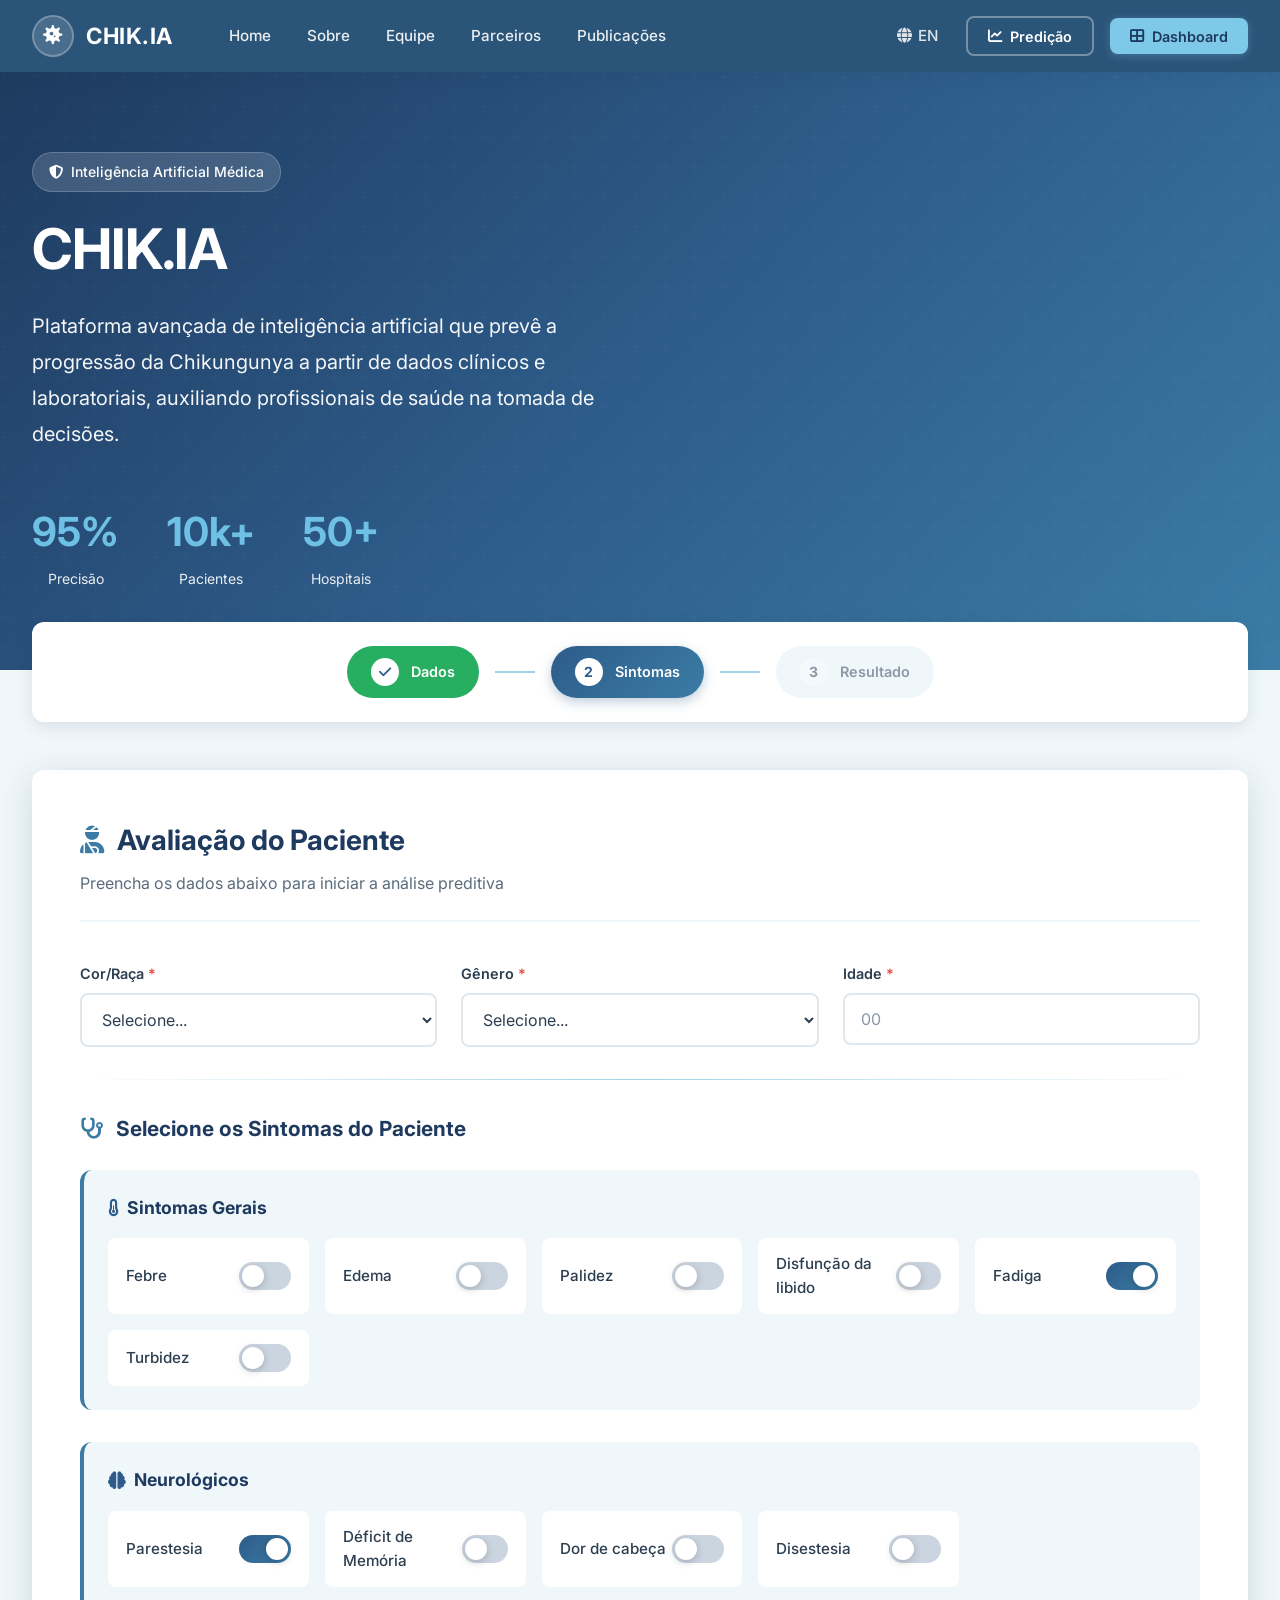
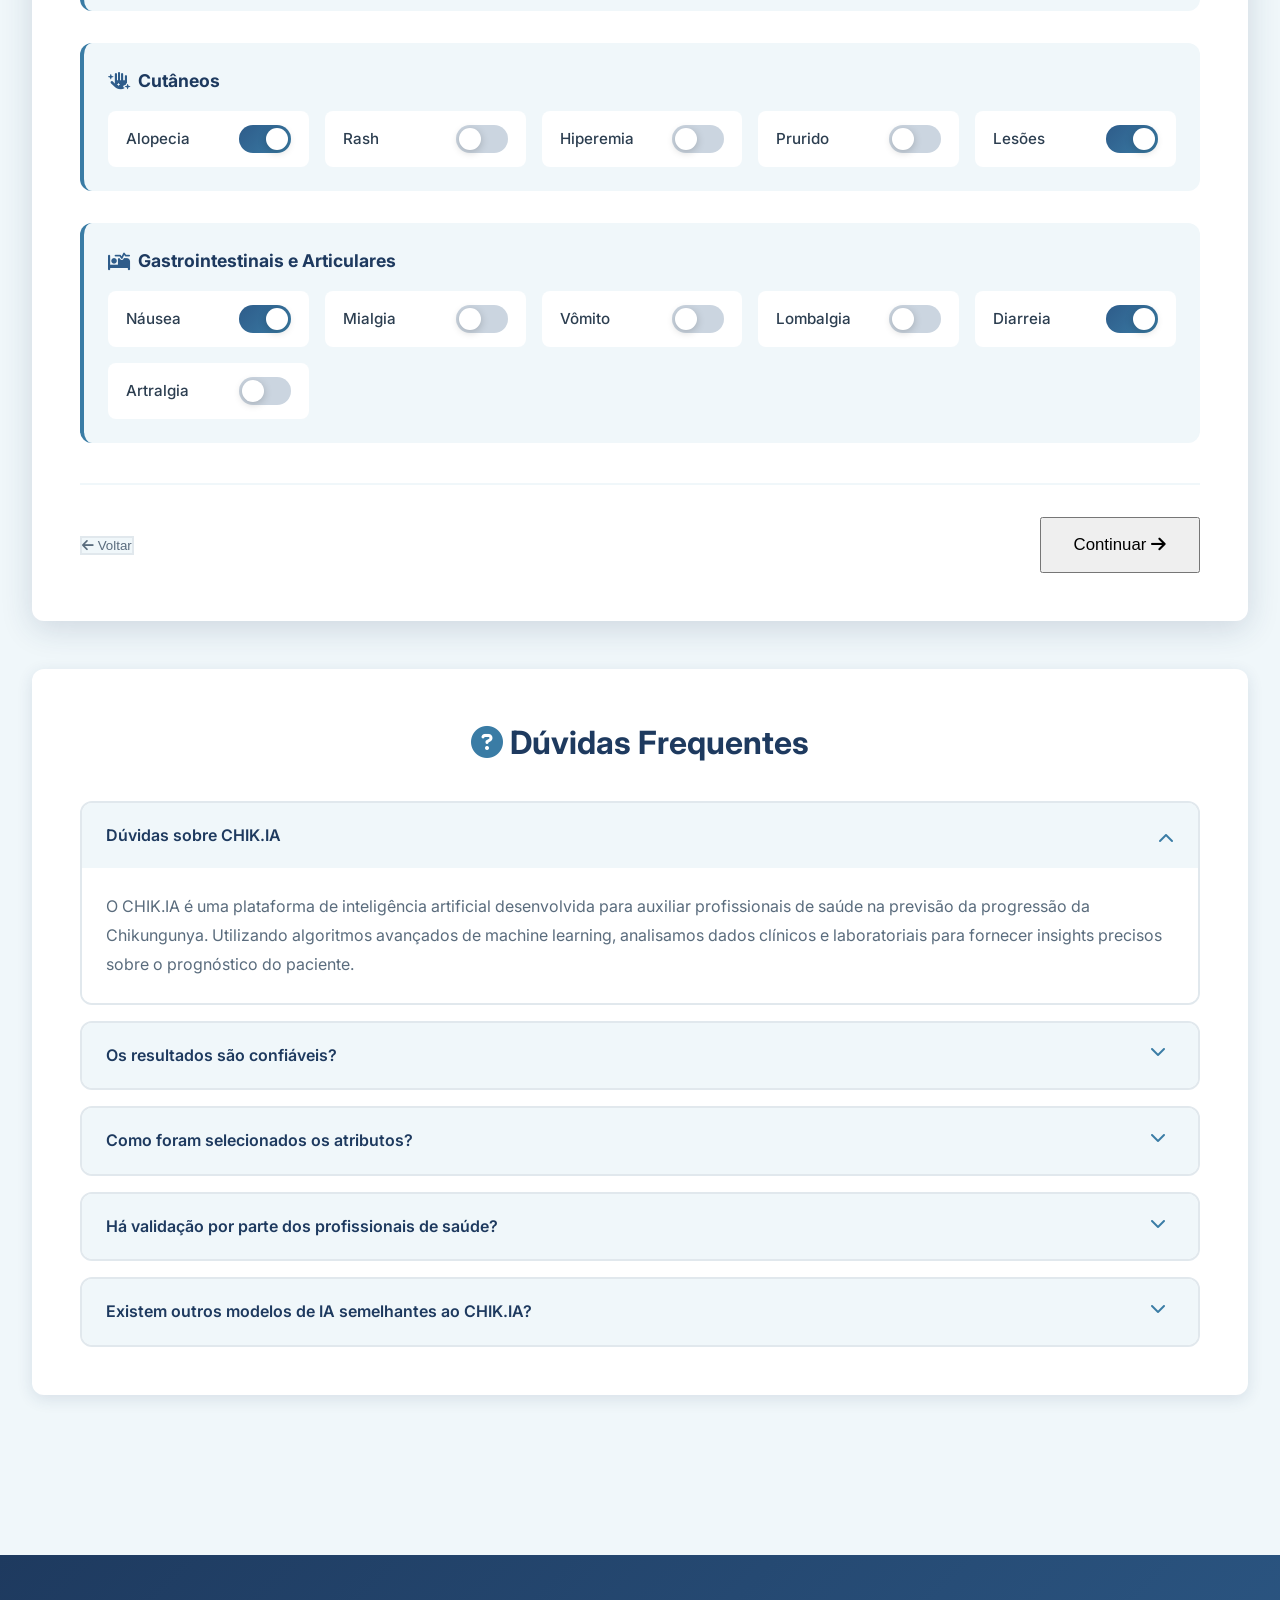
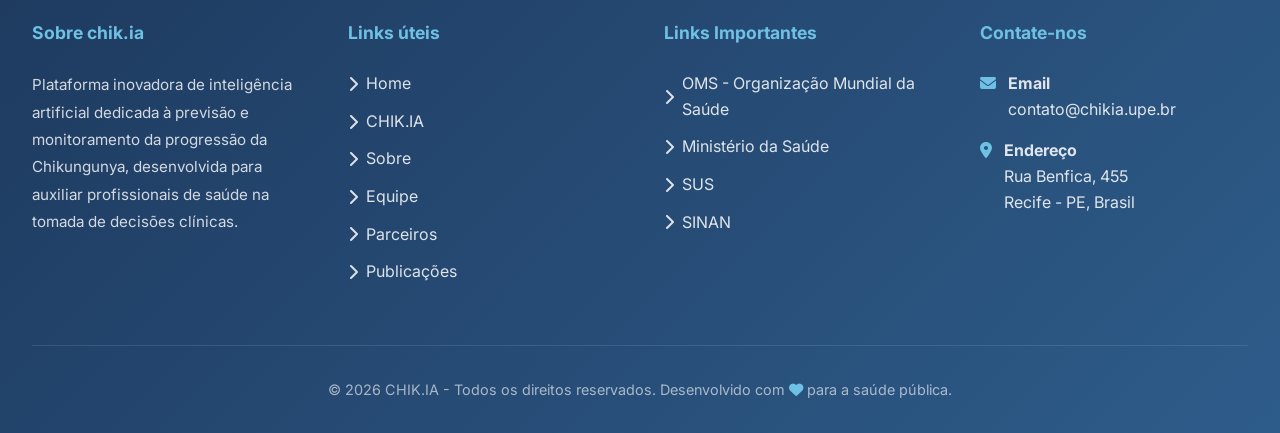
==== HTML/predict_data_1.html @ 8cfb4d05 "Ajustando arquivos" ====
<!DOCTYPE html>
<html lang="pt-BR">
<head>
    <meta charset="UTF-8">
    <meta name="viewport" content="width=device-width, initial-scale=1.0">
    <title>CHIK.IA - Inteligência Artificial para Chikungunya</title>
    <link href="https://fonts.googleapis.com/css2?family=Inter:wght@300;400;500;600;700&display=swap" rel="stylesheet">
    <link rel="stylesheet" href="https://cdnjs.cloudflare.com/ajax/libs/font-awesome/6.4.0/css/all.min.css">
    <link rel="stylesheet" href="../CSS/predict_data1.css">
</head>
<body>
    <!-- Navigation -->
    <nav class="navbar">
        <div class="nav-left">
            <a href="#" class="logo">
                <div class="logo-icon">
                    <i class="fas fa-virus"></i>
                </div>
                CHIK.IA
            </a>
            <ul class="nav-links">
                <li><a href="#">Home</a></li>
                <li><a href="#">Sobre</a></li>
                <li><a href="#">Equipe</a></li>
                <li><a href="#">Parceiros</a></li>
                <li><a href="#">Publicações</a></li>
            </ul>
        </div>
        <div class="nav-right">
            <a href="#" class="nav-lang">
                <i class="fas fa-globe"></i> EN
            </a>
            <button class="btn-nav btn-prediction">
                <i class="fas fa-chart-line"></i> Predição
            </button>
            <button class="btn-nav btn-dashboard">
                <i class="fas fa-th-large"></i> Dashboard
            </button>
        </div>
    </nav>
    <!-- Hero Section -->
    <section class="hero">
        <div class="hero-container">
            <div class="hero-content">
                <div class="hero-badge">
                    <i class="fas fa-shield-alt"></i>
                    Inteligência Artificial Médica
                </div>
                <h1>CHIK.IA</h1>
                <p class="hero-description">
                    Plataforma avançada de inteligência artificial que prevê a progressão da Chikungunya 
                    a partir de dados clínicos e laboratoriais, auxiliando profissionais de saúde na 
                    tomada de decisões.
                </p>
                <div class="hero-stats">
                    <div class="stat-item">
                        <span class="stat-number">95%</span>
                        <div class="stat-label">Precisão</div>
                    </div>
                    <div class="stat-item">
                        <span class="stat-number">10k+</span>
                        <div class="stat-label">Pacientes</div>
                    </div>
                    <div class="stat-item">
                        <span class="stat-number">50+</span>
                        <div class="stat-label">Hospitais</div>
                    </div>
                </div>
            </div>
        </div>
    </section>

    <!-- Main Content -->
    <div class="main-container">
        <!-- Progress Steps -->
        <div class="progress-steps">
            <div class="step completed">
                <span class="step-number"><i class="fas fa-check"></i></span>
                <span>Dados</span>
            </div>
            <div class="step-connector"></div>
            <div class="step active">
                <span class="step-number">2</span>
                <span>Sintomas</span>
            </div>
            <div class="step-connector"></div>
            <div class="step">
                <span class="step-number">3</span>
                <span>Resultado</span>
            </div>
        </div>

        <!-- Form Card -->
        <div class="form-card">
            <div class="card-header">
                <h2 class="card-title">
                    <i class="fas fa-user-injured" style="color: var(--primary-light);"></i>
                    Avaliação do Paciente
                </h2>
                <p class="card-subtitle">Preencha os dados abaixo para iniciar a análise preditiva</p>
            </div>

            <form>
                <!-- Demographic Data -->
                <div class="form-grid">
                    <div class="form-group">
                        <label class="form-label">
                            Cor/Raça
                            <span class="required">*</span>
                        </label>
                        <select class="form-select" required>
                            <option value="">Selecione...</option>
                            <option value="branca">Branca</option>
                            <option value="parda">Parda</option>
                            <option value="preta">Preta</option>
                            <option value="amarela">Amarela</option>
                            <option value="indigena">Indígena</option>
                        </select>
                    </div>

                    <div class="form-group">
                        <label class="form-label">
                            Gênero
                            <span class="required">*</span>
                        </label>
                        <select class="form-select" required>
                            <option value="">Selecione...</option>
                            <option value="feminino">Feminino</option>
                            <option value="masculino">Masculino</option>
                            <option value="outro">Outro</option>
                        </select>
                    </div>

                    <div class="form-group">
                        <label class="form-label">
                            Idade
                            <span class="required">*</span>
                        </label>
                        <input type="number" class="form-input" placeholder="00" min="0" max="120" required>
                    </div>
                </div>

                <div class="section-divider"></div>

                <!-- Symptoms Section -->
                <div class="symptoms-section">
                    <h3 style="font-size: 1.3rem; color: var(--primary-dark); margin-bottom: 1.5rem; font-weight: 700;">
                        <i class="fas fa-stethoscope" style="color: var(--primary-light); margin-right: 0.5rem;"></i>
                        Selecione os Sintomas do Paciente
                    </h3>

                    <!-- General Symptoms -->
                    <div class="symptoms-category">
                        <div class="category-title">
                            <i class="fas fa-thermometer-half" style="color: var(--primary-medium);"></i>
                            Sintomas Gerais
                        </div>
                        <div class="symptoms-grid">
                            <div class="toggle-switch" onclick="toggleSwitch(this)">
                                <span class="toggle-label">Febre</span>
                                <div class="toggle">
                                    <div class="toggle-slider"></div>
                                </div>
                            </div>
                            <div class="toggle-switch" onclick="toggleSwitch(this)">
                                <span class="toggle-label">Edema</span>
                                <div class="toggle">
                                    <div class="toggle-slider"></div>
                                </div>
                            </div>
                            <div class="toggle-switch" onclick="toggleSwitch(this)">
                                <span class="toggle-label">Palidez</span>
                                <div class="toggle">
                                    <div class="toggle-slider"></div>
                                </div>
                            </div>
                            <div class="toggle-switch" onclick="toggleSwitch(this)">
                                <span class="toggle-label">Disfunção da libido</span>
                                <div class="toggle">
                                    <div class="toggle-slider"></div>
                                </div>
                            </div>
                            <div class="toggle-switch" onclick="toggleSwitch(this)">
                                <span class="toggle-label">Fadiga</span>
                                <div class="toggle active">
                                    <div class="toggle-slider"></div>
                                </div>
                            </div>
                            <div class="toggle-switch" onclick="toggleSwitch(this)">
                                <span class="toggle-label">Turbidez</span>
                                <div class="toggle">
                                    <div class="toggle-slider"></div>
                                </div>
                            </div>
                        </div>
                    </div>

                    <!-- Neurological Symptoms -->
                    <div class="symptoms-category">
                        <div class="category-title">
                            <i class="fas fa-brain" style="color: var(--primary-medium);"></i>
                            Neurológicos
                        </div>
                        <div class="symptoms-grid">
                            <div class="toggle-switch" onclick="toggleSwitch(this)">
                                <span class="toggle-label">Parestesia</span>
                                <div class="toggle active">
                                    <div class="toggle-slider"></div>
                                </div>
                            </div>
                            <div class="toggle-switch" onclick="toggleSwitch(this)">
                                <span class="toggle-label">Déficit de Memória</span>
                                <div class="toggle">
                                    <div class="toggle-slider"></div>
                                </div>
                            </div>
                            <div class="toggle-switch" onclick="toggleSwitch(this)">
                                <span class="toggle-label">Dor de cabeça</span>
                                <div class="toggle">
                                    <div class="toggle-slider"></div>
                                </div>
                            </div>
                            <div class="toggle-switch" onclick="toggleSwitch(this)">
                                <span class="toggle-label">Disestesia</span>
                                <div class="toggle">
                                    <div class="toggle-slider"></div>
                                </div>
                            </div>
                        </div>
                    </div>

                    <!-- Skin Symptoms -->
                    <div class="symptoms-category">
                        <div class="category-title">
                            <i class="fas fa-hand-sparkles" style="color: var(--primary-medium);"></i>
                            Cutâneos
                        </div>
                        <div class="symptoms-grid">
                            <div class="toggle-switch" onclick="toggleSwitch(this)">
                                <span class="toggle-label">Alopecia</span>
                                <div class="toggle active">
                                    <div class="toggle-slider"></div>
                                </div>
                            </div>
                            <div class="toggle-switch" onclick="toggleSwitch(this)">
                                <span class="toggle-label">Rash</span>
                                <div class="toggle">
                                    <div class="toggle-slider"></div>
                                </div>
                            </div>
                            <div class="toggle-switch" onclick="toggleSwitch(this)">
                                <span class="toggle-label">Hiperemia</span>
                                <div class="toggle">
                                    <div class="toggle-slider"></div>
                                </div>
                            </div>
                            <div class="toggle-switch" onclick="toggleSwitch(this)">
                                <span class="toggle-label">Prurido</span>
                                <div class="toggle">
                                    <div class="toggle-slider"></div>
                                </div>
                            </div>
                            <div class="toggle-switch" onclick="toggleSwitch(this)">
                                <span class="toggle-label">Lesões</span>
                                <div class="toggle active">
                                    <div class="toggle-slider"></div>
                                </div>
                            </div>
                        </div>
                    </div>

                    <!-- Gastrointestinal and Muscular -->
                    <div class="symptoms-category">
                        <div class="category-title">
                            <i class="fas fa-procedures" style="color: var(--primary-medium);"></i>
                            Gastrointestinais e Articulares
                        </div>
                        <div class="symptoms-grid">
                            <div class="toggle-switch" onclick="toggleSwitch(this)">
                                <span class="toggle-label">Náusea</span>
                                <div class="toggle active">
                                    <div class="toggle-slider"></div>
                                </div>
                            </div>
                            <div class="toggle-switch" onclick="toggleSwitch(this)">
                                <span class="toggle-label">Mialgia</span>
                                <div class="toggle">
                                    <div class="toggle-slider"></div>
                                </div>
                            </div>
                            <div class="toggle-switch" onclick="toggleSwitch(this)">
                                <span class="toggle-label">Vômito</span>
                                <div class="toggle">
                                    <div class="toggle-slider"></div>
                                </div>
                            </div>
                            <div class="toggle-switch" onclick="toggleSwitch(this)">
                                <span class="toggle-label">Lombalgia</span>
                                <div class="toggle">
                                    <div class="toggle-slider"></div>
                                </div>
                            </div>
                            <div class="toggle-switch" onclick="toggleSwitch(this)">
                                <span class="toggle-label">Diarreia</span>
                                <div class="toggle active">
                                    <div class="toggle-slider"></div>
                                </div>
                            </div>
                            <div class="toggle-switch" onclick="toggleSwitch(this)">
                                <span class="toggle-label">Artralgia</span>
                                <div class="toggle">
                                    <div class="toggle-slider"></div>
                                </div>
                            </div>
                        </div>
                    </div>
                </div>

                <!-- Form Actions -->
                <div class="form-actions">
                    <button type="button" class="btn btn-secondary">
                        <i class="fas fa-arrow-left"></i>
                        Voltar
                    </button>
                    <button type="submit" class="btn btn-primary btn-large">
                        Continuar
                        <i class="fas fa-arrow-right"></i>
                    </button>
                </div>
            </form>
        </div>

        <!-- FAQ Section -->
        <div class="faq-section">
            <h2 class="faq-title">
                <i class="fas fa-question-circle" style="color: var(--primary-light);"></i>
                Dúvidas Frequentes
            </h2>
            
            <div class="faq-list">
                <div class="faq-item active">
                    <div class="faq-question" onclick="toggleFaq(this)">
                        <span>Dúvidas sobre CHIK.IA</span>
                        <i class="fas fa-chevron-down faq-icon"></i>
                    </div>
                    <div class="faq-answer">
                        O CHIK.IA é uma plataforma de inteligência artificial desenvolvida para auxiliar profissionais 
                        de saúde na previsão da progressão da Chikungunya. Utilizando algoritmos avançados de machine 
                        learning, analisamos dados clínicos e laboratoriais para fornecer insights precisos sobre o 
                        prognóstico do paciente.
                    </div>
                </div>

                <div class="faq-item">
                    <div class="faq-question" onclick="toggleFaq(this)">
                        <span>Os resultados são confiáveis?</span>
                        <i class="fas fa-chevron-down faq-icon"></i>
                    </div>
                    <div class="faq-answer">
                        Sim! Nosso modelo foi validado com mais de 10.000 casos clínicos e apresenta uma taxa de 
                        precisão de 95%. Todos os algoritmos foram desenvolvidos e revisados por especialistas em 
                        doenças infecciosas e ciência de dados.
                    </div>
                </div>

                <div class="faq-item">
                    <div class="faq-question" onclick="toggleFaq(this)">
                        <span>Como foram selecionados os atributos?</span>
                        <i class="fas fa-chevron-down faq-icon"></i>
                    </div>
                    <div class="faq-answer">
                        Os atributos foram selecionados através de revisão sistemática da literatura científica e 
                        validação com especialistas clínicos. Utilizamos técnicas de feature selection baseadas em 
                        importância estatística e relevância clínica.
                    </div>
                </div>

                <div class="faq-item">
                    <div class="faq-question" onclick="toggleFaq(this)">
                        <span>Há validação por parte dos profissionais de saúde?</span>
                        <i class="fas fa-chevron-down faq-icon"></i>
                    </div>
                    <div class="faq-answer">
                        Absolutamente. Nosso sistema foi desenvolvido em parceria com médicos infectologistas, 
                        reumatologistas e clínicos gerais de referência nacional. Cada etapa do desenvolvimento 
                        passou por rigorosa validação clínica.
                    </div>
                </div>

                <div class="faq-item">
                    <div class="faq-question" onclick="toggleFaq(this)">
                        <span>Existem outros modelos de IA semelhantes ao CHIK.IA?</span>
                        <i class="fas fa-chevron-down faq-icon"></i>
                    </div>
                    <div class="faq-answer">
                        Embora existam sistemas de IA para doenças tropicais, o CHIK.IA é pioneiro na previsão 
                        específica da progressão da Chikungunya com foco em dados clínicos brasileiros, considerando 
                        as particularidades epidemiológicas do nosso país.
                    </div>
                </div>
            </div>
        </div>
    </div>

    <!-- Footer -->
    <footer class="footer">
        <div class="footer-container">
            <div class="footer-section">
                <h3>Sobre chik.ia</h3>
                <p>
                    Plataforma inovadora de inteligência artificial dedicada à previsão e 
                    monitoramento da progressão da Chikungunya, desenvolvida para auxiliar 
                    profissionais de saúde na tomada de decisões clínicas.
                </p>
            </div>

            <div class="footer-section">
                <h3>Links úteis</h3>
                <ul class="footer-links">
                    <li><a href="#"><i class="fas fa-chevron-right"></i> Home</a></li>
                    <li><a href="#"><i class="fas fa-chevron-right"></i> CHIK.IA</a></li>
                    <li><a href="#"><i class="fas fa-chevron-right"></i> Sobre</a></li>
                    <li><a href="#"><i class="fas fa-chevron-right"></i> Equipe</a></li>
                    <li><a href="#"><i class="fas fa-chevron-right"></i> Parceiros</a></li>
                    <li><a href="#"><i class="fas fa-chevron-right"></i> Publicações</a></li>
                </ul>
            </div>

            <div class="footer-section">
                <h3>Links Importantes</h3>
                <ul class="footer-links">
                    <li><a href="#"><i class="fas fa-chevron-right"></i> OMS - Organização Mundial da Saúde</a></li>
                    <li><a href="#"><i class="fas fa-chevron-right"></i> Ministério da Saúde</a></li>
                    <li><a href="#"><i class="fas fa-chevron-right"></i> SUS</a></li>
                    <li><a href="#"><i class="fas fa-chevron-right"></i> SINAN</a></li>
                </ul>
            </div>

            <div class="footer-section">
                <h3>Contate-nos</h3>
                <div class="contact-info">
                    <div class="contact-item">
                        <i class="fas fa-envelope"></i>
                        <div>
                            <strong>Email</strong><br>
                            contato@chikia.upe.br
                        </div>
                    </div>
                    <div class="contact-item">
                        <i class="fas fa-map-marker-alt"></i>
                        <div>
                            <strong>Endereço</strong><br>
                            Rua Benfica, 455<br>
                            Recife - PE, Brasil
                        </div>
                    </div>
                </div>
            </div>
        </div>

        <div class="footer-bottom">
            <p>&copy; 2026 CHIK.IA - Todos os direitos reservados. Desenvolvido com <i class="fas fa-heart" style="color: var(--accent-cyan);"></i> para a saúde pública.</p>
        </div>
    </footer>

    <script src="../JS/predict_data_1.js"></script>
</body>
</html>
---- CSS/predict_data1.css ----
:root {
            --primary-dark: #1e3a5f;
            --primary-medium: #2e5c8a;
            --primary-light: #3a7ca5;
            --accent-cyan: #6ec1e4;
            --accent-light: #9fd3e8;
            --bg-light: #f0f7fa;
            --bg-white: #ffffff;
            --text-dark: #2c3e50;
            --text-medium: #5a6c7d;
            --text-light: #8b98a5;
            --success: #27ae60;
            --warning: #f39c12;
            --border-radius: 12px;
            --shadow-sm: 0 2px 8px rgba(30, 58, 95, 0.08);
            --shadow-md: 0 4px 16px rgba(30, 58, 95, 0.12);
            --shadow-lg: 0 8px 32px rgba(30, 58, 95, 0.16);
            --transition: all 0.3s cubic-bezier(0.4, 0, 0.2, 1);
        }

        * {
            margin: 0;
            padding: 0;
            box-sizing: border-box;
        }

        body {
            font-family: 'Inter', -apple-system, BlinkMacSystemFont, sans-serif;
            color: var(--text-dark);
            background: var(--bg-light);
            line-height: 1.6;
            overflow-x: hidden;
        }

        /* ===================== NAVBAR =================-==== */
        .navbar {
            background: #2a5478;
            padding: 0 2rem;
            height: 72px;
            display: flex;
            align-items: center;
            justify-content: space-between;
            box-shadow: 0 2px 12px rgba(0, 0, 0, 0.15);
            position: sticky;
            top: 0;
            z-index: 100;
        }

        .nav-left {
            display: flex;
            align-items: center;
            gap: 2.5rem;
        }

        .logo {
            display: flex;
            align-items: center;
            gap: 0.75rem;
            color: white;
            text-decoration: none;
            font-size: 1.4rem;
            font-weight: 700;
            letter-spacing: 0.5px;
        }

        .logo-icon {
            width: 42px;
            height: 42px;
            background: rgba(255, 255, 255, 0.15);
            border-radius: 50%;
            display: flex;
            align-items: center;
            justify-content: center;
            border: 2px solid rgba(255, 255, 255, 0.25);
        }

        .logo-icon i {
            color: white;
            font-size: 1.2rem;
        }

        .nav-links {
            display: flex;
            gap: 0.25rem;
            list-style: none;
        }

        .nav-links a {
            color: rgba(255, 255, 255, 0.9);
            text-decoration: none;
            font-weight: 500;
            font-size: 0.95rem;
            padding: 0.5rem 1rem;
            border-radius: 6px;
            transition: all 0.2s;
        }

        .nav-links a:hover {
            background: rgba(255, 255, 255, 0.1);
            color: white;
        }

        .nav-right {
            display: flex;
            align-items: center;
            gap: 1rem;
        }

        .nav-lang {
            color: rgba(255, 255, 255, 0.85);
            text-decoration: none;
            font-weight: 500;
            font-size: 0.95rem;
            display: flex;
            align-items: center;
            gap: 0.4rem;
            padding: 0.5rem 0.75rem;
            border-radius: 6px;
            transition: all 0.2s;
        }

        .nav-lang:hover {
            background: rgba(255, 255, 255, 0.1);
        }

        .btn-nav {
            padding: 0.6rem 1.25rem;
            border-radius: 8px;
            font-weight: 600;
            font-size: 0.9rem;
            cursor: pointer;
            transition: all 0.2s;
            border: none;
            text-decoration: none;
            display: inline-flex;
            align-items: center;
            gap: 0.5rem;
            font-family: inherit;
        }

        .btn-prediction {
            background: transparent;
            color: white;
            border: 2px solid rgba(255, 255, 255, 0.35);
        }

        .btn-prediction:hover {
            border-color: rgba(255, 255, 255, 0.6);
            background: rgba(255, 255, 255, 0.08);
        }

        .btn-dashboard {
            background: #7ec8e8;
            color: #1e3a5f;
            box-shadow: 0 2px 10px rgba(126, 200, 232, 0.3);
        }

        .btn-dashboard:hover {
            background: #8ed4f0;
            transform: translateY(-1px);
            box-shadow: 0 4px 14px rgba(126, 200, 232, 0.4);
        }
        

        /* Hero Section */
        .hero {
            background: linear-gradient(135deg, var(--primary-dark) 0%, var(--primary-medium) 50%, var(--primary-light) 100%);
            padding: 5rem 2rem;
            position: relative;
            overflow: hidden;
        }

        .hero::before {
            content: '';
            position: absolute;
            top: 0;
            left: 0;
            right: 0;
            bottom: 0;
            background: url("data:image/svg+xml,%3Csvg width='60' height='60' viewBox='0 0 60 60' xmlns='http://www.w3.org/2000/svg'%3E%3Cg fill='none' fill-rule='evenodd'%3E%3Cg fill='%23ffffff' fill-opacity='0.05'%3E%3Cpath d='M36 34v-4h-2v4h-4v2h4v4h2v-4h4v-2h-4zm0-30V0h-2v4h-4v2h4v4h2V6h4V4h-4zM6 34v-4H4v4H0v2h4v4h2v-4h4v-2H6zM6 4V0H4v4H0v2h4v4h2V6h4V4H6z'/%3E%3C/g%3E%3C/g%3E%3C/svg%3E");
            opacity: 0.3;
        }

        .hero-container {
            max-width: 1280px;
            margin: 0 auto;
            position: relative;
            z-index: 1;
        }

        .hero-content {
            max-width: 800px;
            color: white;
        }

        .hero-badge {
            display: inline-flex;
            align-items: center;
            gap: 0.5rem;
            background: rgba(255, 255, 255, 0.15);
            padding: 0.5rem 1rem;
            border-radius: 50px;
            font-size: 0.875rem;
            font-weight: 500;
            margin-bottom: 1.5rem;
            backdrop-filter: blur(10px);
            border: 1px solid rgba(255, 255, 255, 0.2);
        }

        .hero h1 {
            font-size: 3.5rem;
            font-weight: 700;
            margin-bottom: 1.5rem;
            line-height: 1.2;
            letter-spacing: -0.02em;
        }

        .hero-description {
            font-size: 1.25rem;
            line-height: 1.8;
            margin-bottom: 2rem;
            opacity: 0.95;
            max-width: 600px;
        }

        .hero-stats {
            display: flex;
            gap: 3rem;
            margin-top: 3rem;
        }

        .stat-item {
            text-align: center;
        }

        .stat-number {
            font-size: 2.5rem;
            font-weight: 700;
            color: var(--accent-cyan);
            display: block;
        }

        .stat-label {
            font-size: 0.875rem;
            opacity: 0.9;
            margin-top: 0.25rem;
        }

        /* Main Container */
        .main-container {
            max-width: 1280px;
            margin: -3rem auto 0;
            padding: 0 2rem 4rem;
            position: relative;
            z-index: 2;
        }

        /* Progress Steps */
        .progress-steps {
            display: flex;
            justify-content: center;
            align-items: center;
            gap: 1rem;
            margin-bottom: 3rem;
            padding: 1.5rem;
            background: white;
            border-radius: var(--border-radius);
            box-shadow: var(--shadow-md);
        }

        .step {
            display: flex;
            align-items: center;
            gap: 0.75rem;
            padding: 0.75rem 1.5rem;
            border-radius: 50px;
            background: var(--bg-light);
            color: var(--text-light);
            font-weight: 600;
            font-size: 0.9rem;
            transition: var(--transition);
        }

        .step.active {
            background: linear-gradient(135deg, var(--primary-medium) 0%, var(--primary-light) 100%);
            color: white;
            box-shadow: 0 4px 12px rgba(46, 92, 138, 0.3);
        }

        .step.completed {
            background: var(--success);
            color: white;
        }

        .step-number {
            width: 28px;
            height: 28px;
            border-radius: 50%;
            background: rgba(255, 255, 255, 0.3);
            display: flex;
            align-items: center;
            justify-content: center;
            font-size: 0.875rem;
            font-weight: 700;
        }

        .step.active .step-number,
        .step.completed .step-number {
            background: white;
            color: var(--primary-medium);
        }

        .step-connector {
            width: 40px;
            height: 2px;
            background: var(--accent-light);
        }

        /* Form Card */
        .form-card {
            background: white;
            border-radius: var(--border-radius);
            box-shadow: var(--shadow-lg);
            padding: 3rem;
            margin-bottom: 2rem;
            animation: slideUp 0.6s cubic-bezier(0.4, 0, 0.2, 1);
        }

        @keyframes slideUp {
            from {
                opacity: 0;
                transform: translateY(30px);
            }
            to {
                opacity: 1;
                transform: translateY(0);
            }
        }

        .card-header {
            margin-bottom: 2.5rem;
            padding-bottom: 1.5rem;
            border-bottom: 2px solid var(--bg-light);
        }

        .card-title {
            font-size: 1.75rem;
            font-weight: 700;
            color: var(--primary-dark);
            margin-bottom: 0.5rem;
            display: flex;
            align-items: center;
            gap: 0.75rem;
        }

        .card-subtitle {
            color: var(--text-medium);
            font-size: 1rem;
        }

        /* Form Grid */
        .form-grid {
            display: grid;
            grid-template-columns: repeat(auto-fit, minmax(250px, 1fr));
            gap: 1.5rem;
            margin-bottom: 2rem;
        }

        .form-group {
            display: flex;
            flex-direction: column;
            gap: 0.5rem;
        }

        .form-label {
            font-weight: 600;
            color: var(--text-dark);
            font-size: 0.9rem;
            display: flex;
            align-items: center;
            gap: 0.25rem;
        }

        .form-label .required {
            color: #e74c3c;
        }

        .form-input,
        .form-select {
            padding: 0.875rem 1rem;
            border: 2px solid #e1e8ed;
            border-radius: 8px;
            font-size: 1rem;
            font-family: inherit;
            transition: var(--transition);
            background: white;
            color: var(--text-dark);
        }

        .form-input:focus,
        .form-select:focus {
            outline: none;
            border-color: var(--primary-light);
            box-shadow: 0 0 0 4px rgba(58, 124, 165, 0.1);
        }

        .form-input::placeholder {
            color: var(--text-light);
        }

        /* Symptoms Section */
        .symptoms-section {
            margin-bottom: 2.5rem;
        }

        .symptoms-category {
            margin-bottom: 2rem;
            padding: 1.5rem;
            background: var(--bg-light);
            border-radius: var(--border-radius);
            border-left: 4px solid var(--primary-light);
        }

        .category-title {
            font-size: 1.1rem;
            font-weight: 700;
            color: var(--primary-dark);
            margin-bottom: 1rem;
            display: flex;
            align-items: center;
            gap: 0.5rem;
        }

        .symptoms-grid {
            display: grid;
            grid-template-columns: repeat(auto-fill, minmax(200px, 1fr));
            gap: 1rem;
        }

        /* Modern Toggle Switch */
        .toggle-switch {
            display: flex;
            align-items: center;
            justify-content: space-between;
            padding: 0.75rem 1rem;
            background: white;
            border-radius: 8px;
            cursor: pointer;
            transition: var(--transition);
            border: 2px solid transparent;
        }

        .toggle-switch:hover {
            border-color: var(--accent-light);
            transform: translateX(4px);
        }

        .toggle-label {
            font-weight: 500;
            color: var(--text-dark);
            font-size: 0.95rem;
        }

        .toggle {
            position: relative;
            width: 52px;
            height: 28px;
            background: #cbd5e0;
            border-radius: 50px;
            cursor: pointer;
            transition: var(--transition);
        }

        .toggle.active {
            background: linear-gradient(135deg, var(--primary-medium) 0%, var(--primary-light) 100%);
        }

        .toggle-slider {
            position: absolute;
            top: 3px;
            left: 3px;
            width: 22px;
            height: 22px;
            background: white;
            border-radius: 50%;
            box-shadow: 0 2px 8px rgba(0, 0, 0, 0.2);
            transition: transform 0.3s cubic-bezier(0.68, -0.55, 0.265, 1.55);
        }

        .toggle.active .toggle-slider {
            transform: translateX(24px);
        }

        /* Section Divider */
        .section-divider {
            height: 1px;
            background: linear-gradient(90deg, transparent 0%, var(--accent-light) 50%, transparent 100%);
            margin: 2rem 0;
        }

        /* Action Buttons */
        .form-actions {
            display: flex;
            justify-content: space-between;
            align-items: center;
            margin-top: 2rem;
            padding-top: 2rem;
            border-top: 2px solid var(--bg-light);
        }

        .btn-secondary {
            background: var(--bg-light);
            color: var(--text-medium);
            border: 2px solid #e1e8ed;
        }

        .btn-secondary:hover {
            background: #e1e8ed;
            transform: translateY(-2px);
        }

        .btn-large {
            padding: 1rem 2rem;
            font-size: 1.05rem;
        }

        /* FAQ Section */
        .faq-section {
            background: white;
            border-radius: var(--border-radius);
            box-shadow: var(--shadow-md);
            padding: 3rem;
            margin-top: 3rem;
        }

        .faq-title {
            font-size: 2rem;
            font-weight: 700;
            color: var(--primary-dark);
            margin-bottom: 2rem;
            text-align: center;
        }

        .faq-list {
            display: flex;
            flex-direction: column;
            gap: 1rem;
        }

        .faq-item {
            border: 2px solid #e1e8ed;
            border-radius: 12px;
            overflow: hidden;
            transition: var(--transition);
        }

        .faq-item:hover {
            border-color: var(--accent-light);
            box-shadow: var(--shadow-sm);
        }

        .faq-question {
            padding: 1.25rem 1.5rem;
            background: var(--bg-light);
            cursor: pointer;
            display: flex;
            justify-content: space-between;
            align-items: center;
            font-weight: 600;
            color: var(--primary-dark);
            transition: var(--transition);
        }

        .faq-question:hover {
            background: #e8f0f5;
        }

        .faq-icon {
            width: 24px;
            height: 24px;
            transition: transform 0.3s;
            color: var(--primary-light);
        }

        .faq-item.active .faq-icon {
            transform: rotate(180deg);
        }

        .faq-answer {
            padding: 0 1.5rem;
            max-height: 0;
            overflow: hidden;
            transition: all 0.3s cubic-bezier(0.4, 0, 0.2, 1);
            color: var(--text-medium);
            line-height: 1.8;
        }

        .faq-item.active .faq-answer {
            padding: 1.5rem;
            max-height: 500px;
            background: white;
        }

        /* Footer */
        .footer {
            background: linear-gradient(135deg, var(--primary-dark) 0%, var(--primary-medium) 100%);
            color: white;
            padding: 4rem 2rem 2rem;
            margin-top: 6rem;
        }

        .footer-container {
            max-width: 1280px;
            margin: 0 auto;
            display: grid;
            grid-template-columns: repeat(auto-fit, minmax(250px, 1fr));
            gap: 3rem;
        }

        .footer-section h3 {
            font-size: 1.1rem;
            font-weight: 700;
            margin-bottom: 1.5rem;
            color: var(--accent-cyan);
        }

        .footer-section p {
            color: rgba(255, 255, 255, 0.8);
            line-height: 1.8;
            font-size: 0.95rem;
        }

        .footer-links {
            list-style: none;
        }

        .footer-links li {
            margin-bottom: 0.75rem;
        }

        .footer-links a {
            color: rgba(255, 255, 255, 0.85);
            text-decoration: none;
            transition: var(--transition);
            display: flex;
            align-items: center;
            gap: 0.5rem;
        }

        .footer-links a:hover {
            color: var(--accent-cyan);
            padding-left: 0.5rem;
        }

        .contact-info {
            display: flex;
            flex-direction: column;
            gap: 1rem;
        }

        .contact-item {
            display: flex;
            align-items: flex-start;
            gap: 0.75rem;
            color: rgba(255, 255, 255, 0.85);
        }

        .contact-item i {
            color: var(--accent-cyan);
            margin-top: 0.25rem;
        }

        .footer-bottom {
            max-width: 1280px;
            margin: 3rem auto 0;
            padding-top: 2rem;
            border-top: 1px solid rgba(255, 255, 255, 0.1);
            text-align: center;
            color: rgba(255, 255, 255, 0.6);
            font-size: 0.9rem;
        }

        /* Responsive */
        @media (max-width: 768px) {
            .nav-menu {
                display: none;
            }

            .hero h1 {
                font-size: 2.5rem;
            }

            .hero-stats {
                flex-direction: column;
                gap: 1.5rem;
            }

            .form-card {
                padding: 2rem 1.5rem;
            }

            .symptoms-grid {
                grid-template-columns: 1fr;
            }

            .form-actions {
                flex-direction: column;
                gap: 1rem;
            }

            .form-actions .btn {
                width: 100%;
                justify-content: center;
            }
        }

        /* Loading Animation */
        .loading {
            display: inline-block;
            width: 20px;
            height: 20px;
            border: 3px solid rgba(255, 255, 255, 0.3);
            border-radius: 50%;
            border-top-color: white;
            animation: spin 1s linear infinite;
        }

        @keyframes spin {
            to { transform: rotate(360deg); }
        }

        /* Tooltip */
        .tooltip {
            position: relative;
            display: inline-block;
        }

        .tooltip::after {
            content: attr(data-tooltip);
            position: absolute;
            bottom: 125%;
            left: 50%;
            transform: translateX(-50%);
            background: var(--primary-dark);
            color: white;
            padding: 0.5rem 1rem;
            border-radius: 6px;
            font-size: 0.875rem;
            white-space: nowrap;
            opacity: 0;
            pointer-events: none;
            transition: var(--transition);
        }

        .tooltip:hover::after {
            opacity: 1;
            bottom: calc(125% + 10px);
        }
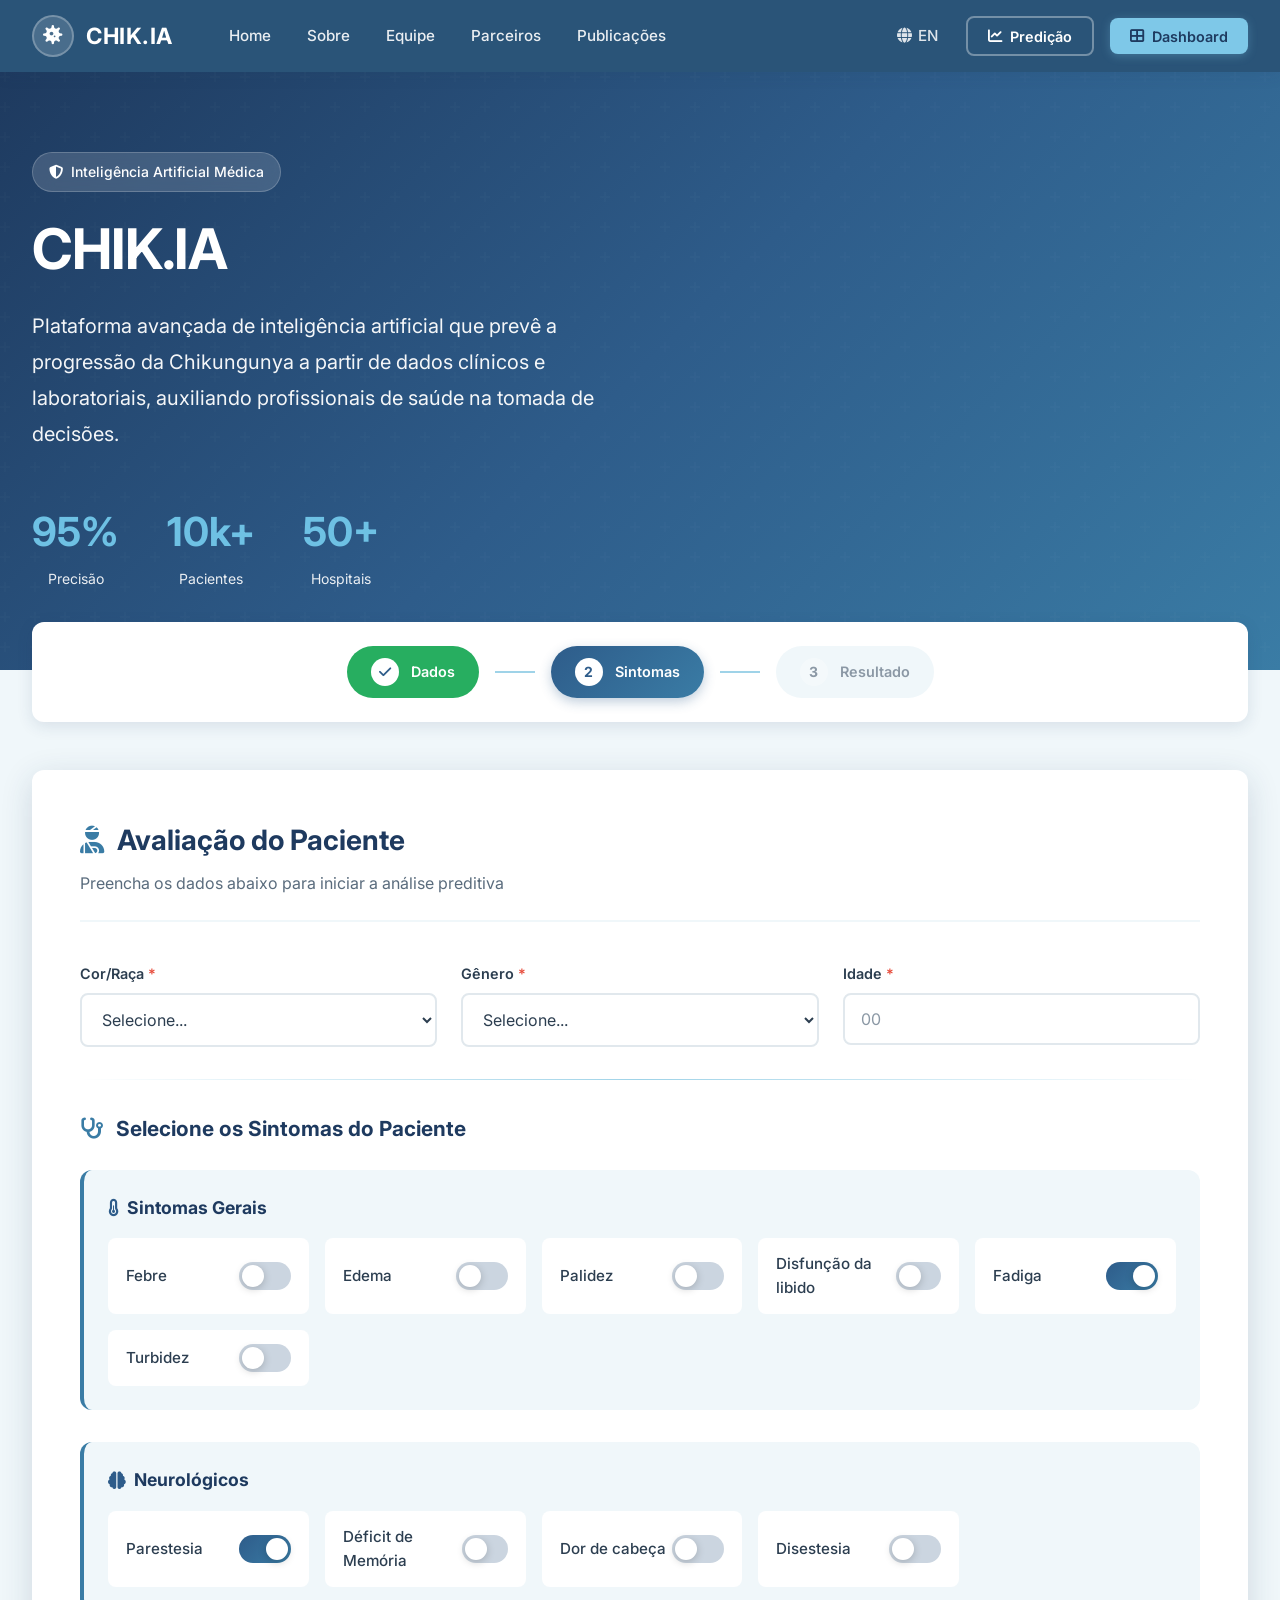
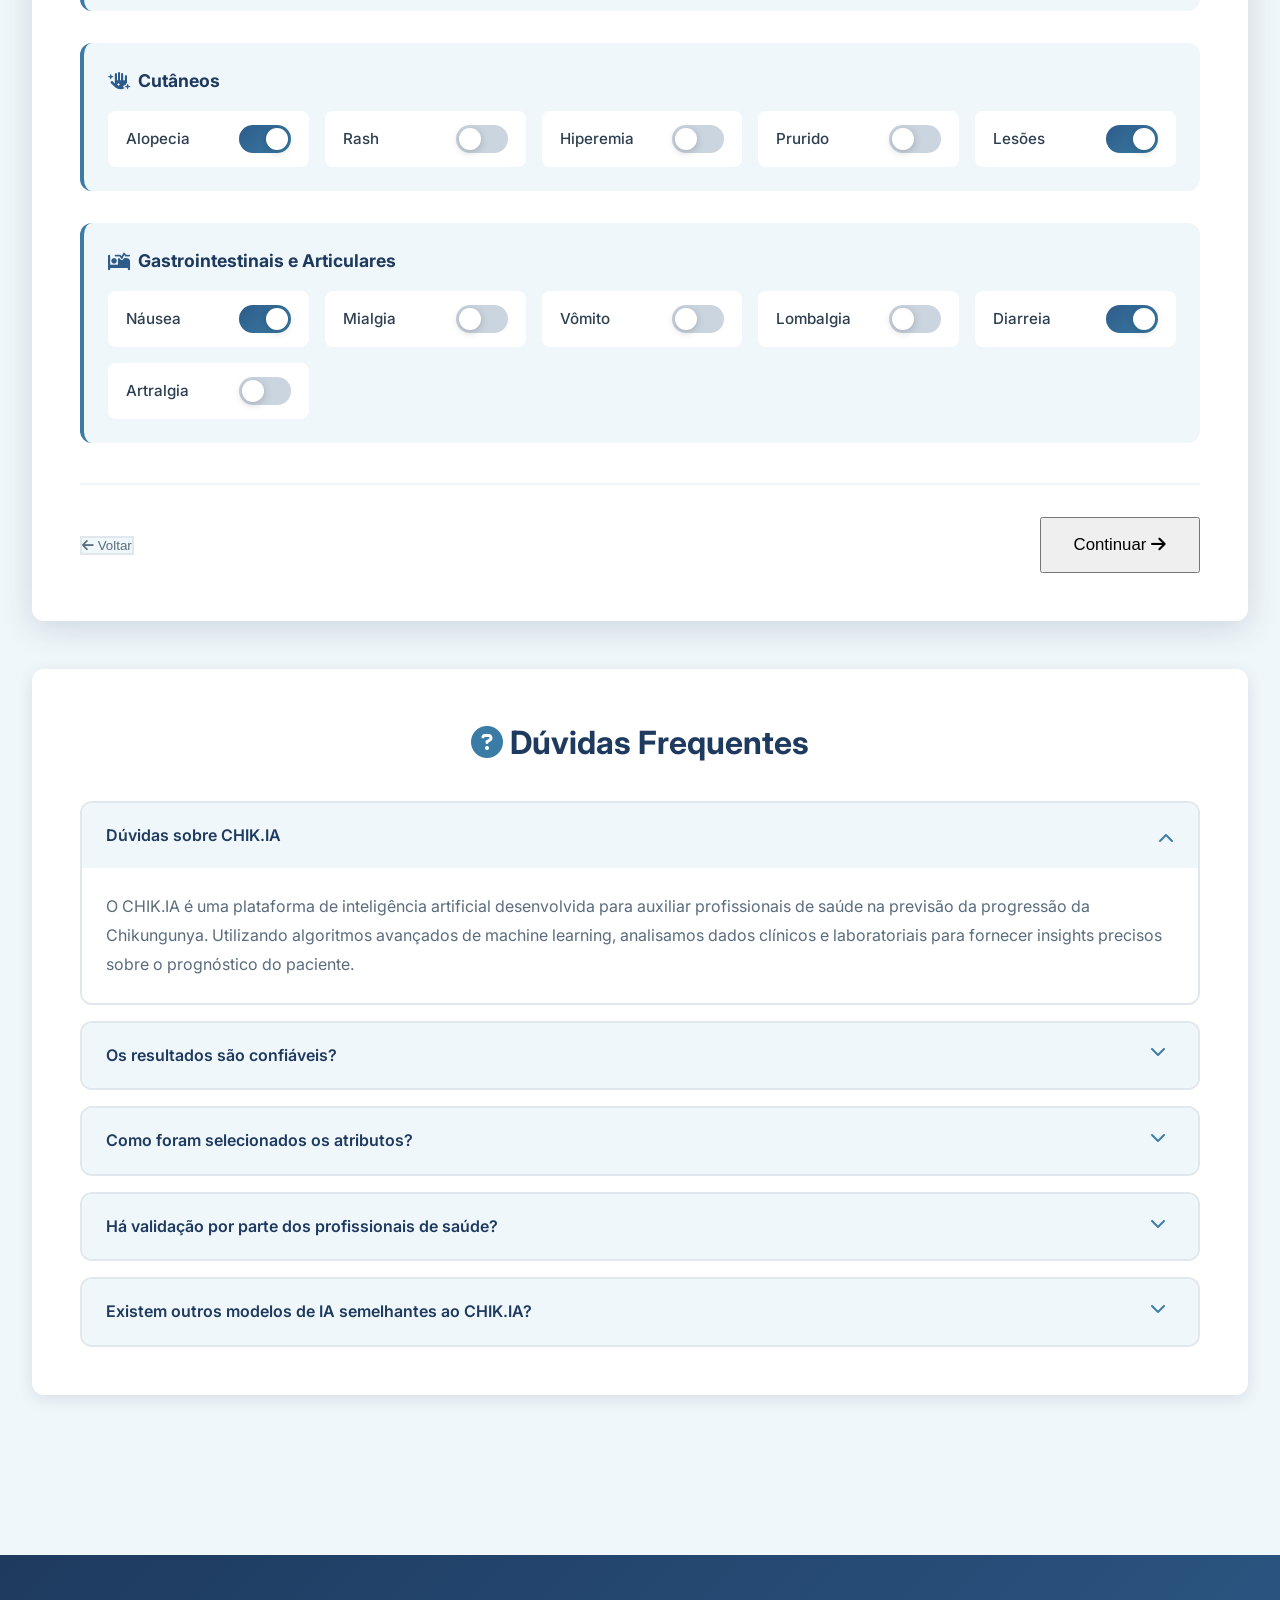
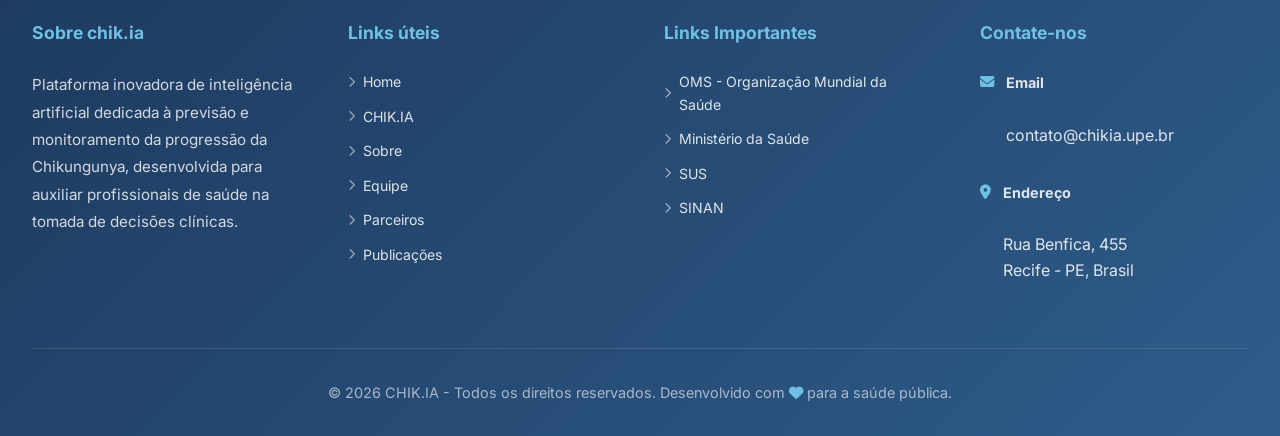
==== commit 425d6a2f: "update branch" ====
--- a/HTML/predict_data_1.html
+++ b/HTML/predict_data_1.html
@@ -6,6 +6,9 @@
     <title>CHIK.IA - Inteligência Artificial para Chikungunya</title>
     <link href="https://fonts.googleapis.com/css2?family=Inter:wght@300;400;500;600;700&display=swap" rel="stylesheet">
     <link rel="stylesheet" href="https://cdnjs.cloudflare.com/ajax/libs/font-awesome/6.4.0/css/all.min.css">
+    <link rel="stylesheet" href="../CSS/main.css">
+    <link rel="stylesheet" href="../CSS/navbar.css">
+    <link rel="stylesheet" href="../CSS/footer.css">
     <link rel="stylesheet" href="../CSS/predict_data1.css">
 </head>
 <body>
--- a/CSS/main.css
+++ b/CSS/main.css
@@ -0,0 +1,85 @@
+/* ===================== MAIN.CSS - Configurações Base ===================== */
+/* Este arquivo contém as configurações base e variáveis do projeto */
+
+/* Variáveis de Cores e Tema */
+:root {
+    --primary-color: #2563eb;
+    --primary-dark: #1e40af;
+    --primary-medium: #2e5c8a;
+    --primary-light: #3a7ca5;
+    --secondary-color: #64748b;
+    --success-color: #10b981;
+    --success: #27ae60;
+    --warning-color: #f59e0b;
+    --warning: #f39c12;
+    --danger-color: #ef4444;
+    --accent-cyan: #6ec1e4;
+    --accent-light: #9fd3e8;
+    --background: #f8fafc;
+    --card-bg: #ffffff;
+    --bg-light: #f0f7fa;
+    --bg-white: #ffffff;
+    --text-primary: #1e293b;
+    --text-dark: #2c3e50;
+    --text-secondary: #64748b;
+    --text-medium: #5a6c7d;
+    --text-light: #8b98a5;
+    --border-color: #e2e8f0;
+    --shadow: 0 4px 6px -1px rgba(0, 0, 0, 0.1), 0 2px 4px -1px rgba(0, 0, 0, 0.06);
+    --shadow-sm: 0 2px 8px rgba(30, 58, 95, 0.08);
+    --shadow-md: 0 4px 16px rgba(30, 58, 95, 0.12);
+    --shadow-lg: 0 10px 15px -3px rgba(0, 0, 0, 0.1), 0 4px 6px -2px rgba(0, 0, 0, 0.05);
+    --border-radius: 12px;
+    --transition: all 0.3s cubic-bezier(0.4, 0, 0.2, 1);
+}
+
+/* Reset */
+* {
+    margin: 0;
+    padding: 0;
+    box-sizing: border-box;
+}
+
+/* Estilos Base do Body */
+body {
+    font-family: 'Inter', 'Segoe UI', Tahoma, Geneva, Verdana, sans-serif;
+    background: linear-gradient(135deg, var(--primary-color), var(--secondary-color) 100%);
+    min-height: 100vh;
+    color: var(--text-primary);
+    line-height: 1.6;
+}
+
+/* Utilitários */
+.hidden {
+    display: none;
+}
+
+.fade-in {
+    animation: fadeIn 0.5s ease-out;
+}
+
+@keyframes fadeIn {
+    from {
+        opacity: 0;
+        transform: translateY(20px);
+    }
+    to {
+        opacity: 1;
+        transform: translateY(0);
+    }
+}
+
+@keyframes slideUp {
+    from {
+        opacity: 0;
+        transform: translateY(30px);
+    }
+    to {
+        opacity: 1;
+        transform: translateY(0);
+    }
+}
+
+@keyframes spin {
+    to { transform: rotate(360deg); }
+}
--- a/CSS/navbar.css
+++ b/CSS/navbar.css
@@ -0,0 +1,130 @@
+/* ===================== NAVBAR.CSS ===================== */
+/* Estilos da navbar utilizados em todas as páginas do projeto */
+
+.navbar {
+    background: #2a5478;
+    padding: 0 2rem;
+    height: 72px;
+    display: flex;
+    align-items: center;
+    justify-content: space-between;
+    box-shadow: 0 2px 12px rgba(0, 0, 0, 0.15);
+    position: sticky;
+    top: 0;
+    z-index: 100;
+}
+
+.nav-left {
+    display: flex;
+    align-items: center;
+    gap: 2.5rem;
+}
+
+.logo {
+    display: flex;
+    align-items: center;
+    gap: 0.75rem;
+    color: white;
+    text-decoration: none;
+    font-size: 1.4rem;
+    font-weight: 700;
+    letter-spacing: 0.5px;
+}
+
+.logo-icon {
+    width: 42px;
+    height: 42px;
+    background: rgba(255, 255, 255, 0.15);
+    border-radius: 50%;
+    display: flex;
+    align-items: center;
+    justify-content: center;
+    border: 2px solid rgba(255, 255, 255, 0.25);
+}
+
+.logo-icon i {
+    color: white;
+    font-size: 1.2rem;
+}
+
+.nav-links {
+    display: flex;
+    gap: 0.25rem;
+    list-style: none;
+}
+
+.nav-links a {
+    color: rgba(255, 255, 255, 0.9);
+    text-decoration: none;
+    font-weight: 500;
+    font-size: 0.95rem;
+    padding: 0.5rem 1rem;
+    border-radius: 6px;
+    transition: all 0.2s;
+}
+
+.nav-links a:hover {
+    background: rgba(255, 255, 255, 0.1);
+    color: white;
+}
+
+.nav-right {
+    display: flex;
+    align-items: center;
+    gap: 1rem;
+}
+
+.nav-lang {
+    color: rgba(255, 255, 255, 0.85);
+    text-decoration: none;
+    font-weight: 500;
+    font-size: 0.95rem;
+    display: flex;
+    align-items: center;
+    gap: 0.4rem;
+    padding: 0.5rem 0.75rem;
+    border-radius: 6px;
+    transition: all 0.2s;
+}
+
+.nav-lang:hover {
+    background: rgba(255, 255, 255, 0.1);
+}
+
+.btn-nav {
+    padding: 0.6rem 1.25rem;
+    border-radius: 8px;
+    font-weight: 600;
+    font-size: 0.9rem;
+    cursor: pointer;
+    transition: all 0.2s;
+    border: none;
+    text-decoration: none;
+    display: inline-flex;
+    align-items: center;
+    gap: 0.5rem;
+    font-family: inherit;
+}
+
+.btn-prediction {
+    background: transparent;
+    color: white;
+    border: 2px solid rgba(255, 255, 255, 0.35);
+}
+
+.btn-prediction:hover {
+    border-color: rgba(255, 255, 255, 0.6);
+    background: rgba(255, 255, 255, 0.08);
+}
+
+.btn-dashboard {
+    background: #7ec8e8;
+    color: #1e3a5f;
+    box-shadow: 0 2px 10px rgba(126, 200, 232, 0.3);
+}
+
+.btn-dashboard:hover {
+    background: #8ed4f0;
+    transform: translateY(-1px);
+    box-shadow: 0 4px 14px rgba(126, 200, 232, 0.4);
+}
--- a/CSS/footer.css
+++ b/CSS/footer.css
@@ -0,0 +1,116 @@
+/* ===================== FOOTER.CSS ===================== */
+/* Estilos do footer utilizados em predict_data_1.html, predict_data_2.html e index.html */
+
+.footer {
+    background: #2a5478;
+    color: white;
+    padding: 3rem 2rem 1.5rem;
+    margin-top: auto;
+}
+
+.footer-container {
+    max-width: 1100px;
+    margin: 0 auto;
+    display: grid;
+    grid-template-columns: 1.5fr 1fr 1fr 1fr;
+    gap: 2.5rem;
+}
+
+.footer-section h3,
+.footer-section h4 {
+    font-size: 1rem;
+    font-weight: 700;
+    margin-bottom: 1.25rem;
+    color: #7ec8e8;
+}
+
+.footer-section p {
+    color: rgba(255, 255, 255, 0.8);
+    line-height: 1.7;
+    font-size: 0.88rem;
+}
+
+.footer-links {
+    list-style: none;
+}
+
+.footer-links li {
+    margin-bottom: 0.6rem;
+}
+
+.footer-links a {
+    color: rgba(255, 255, 255, 0.85);
+    text-decoration: none;
+    font-size: 0.88rem;
+    display: flex;
+    align-items: center;
+    gap: 0.5rem;
+    transition: all 0.2s;
+}
+
+.footer-links a:hover {
+    color: #7ec8e8;
+    padding-left: 4px;
+}
+
+.footer-links a i {
+    font-size: 0.7rem;
+    color: rgba(255, 255, 255, 0.5);
+}
+
+.contact-info {
+    display: flex;
+    flex-direction: column;
+    gap: 1rem;
+}
+
+.contact-item {
+    display: flex;
+    align-items: flex-start;
+    gap: 0.75rem;
+    margin-bottom: 1rem;
+}
+
+.contact-item i {
+    color: #7ec8e8;
+    margin-top: 3px;
+    font-size: 0.9rem;
+}
+
+.contact-item strong {
+    display: block;
+    font-size: 0.9rem;
+    margin-bottom: 0.2rem;
+}
+
+.contact-item span {
+    color: rgba(255, 255, 255, 0.75);
+    font-size: 0.85rem;
+}
+
+.footer-bottom {
+    max-width: 1100px;
+    margin: 2rem auto 0;
+    padding-top: 1.5rem;
+    border-top: 1px solid rgba(255, 255, 255, 0.12);
+    text-align: center;
+    color: rgba(255, 255, 255, 0.55);
+    font-size: 0.85rem;
+}
+
+.footer-bottom i {
+    color: #7ec8e8;
+}
+
+/* Responsivo Footer */
+@media (max-width: 900px) {
+    .footer-container {
+        grid-template-columns: 1fr 1fr;
+    }
+}
+
+@media (max-width: 600px) {
+    .footer-container {
+        grid-template-columns: 1fr;
+    }
+}
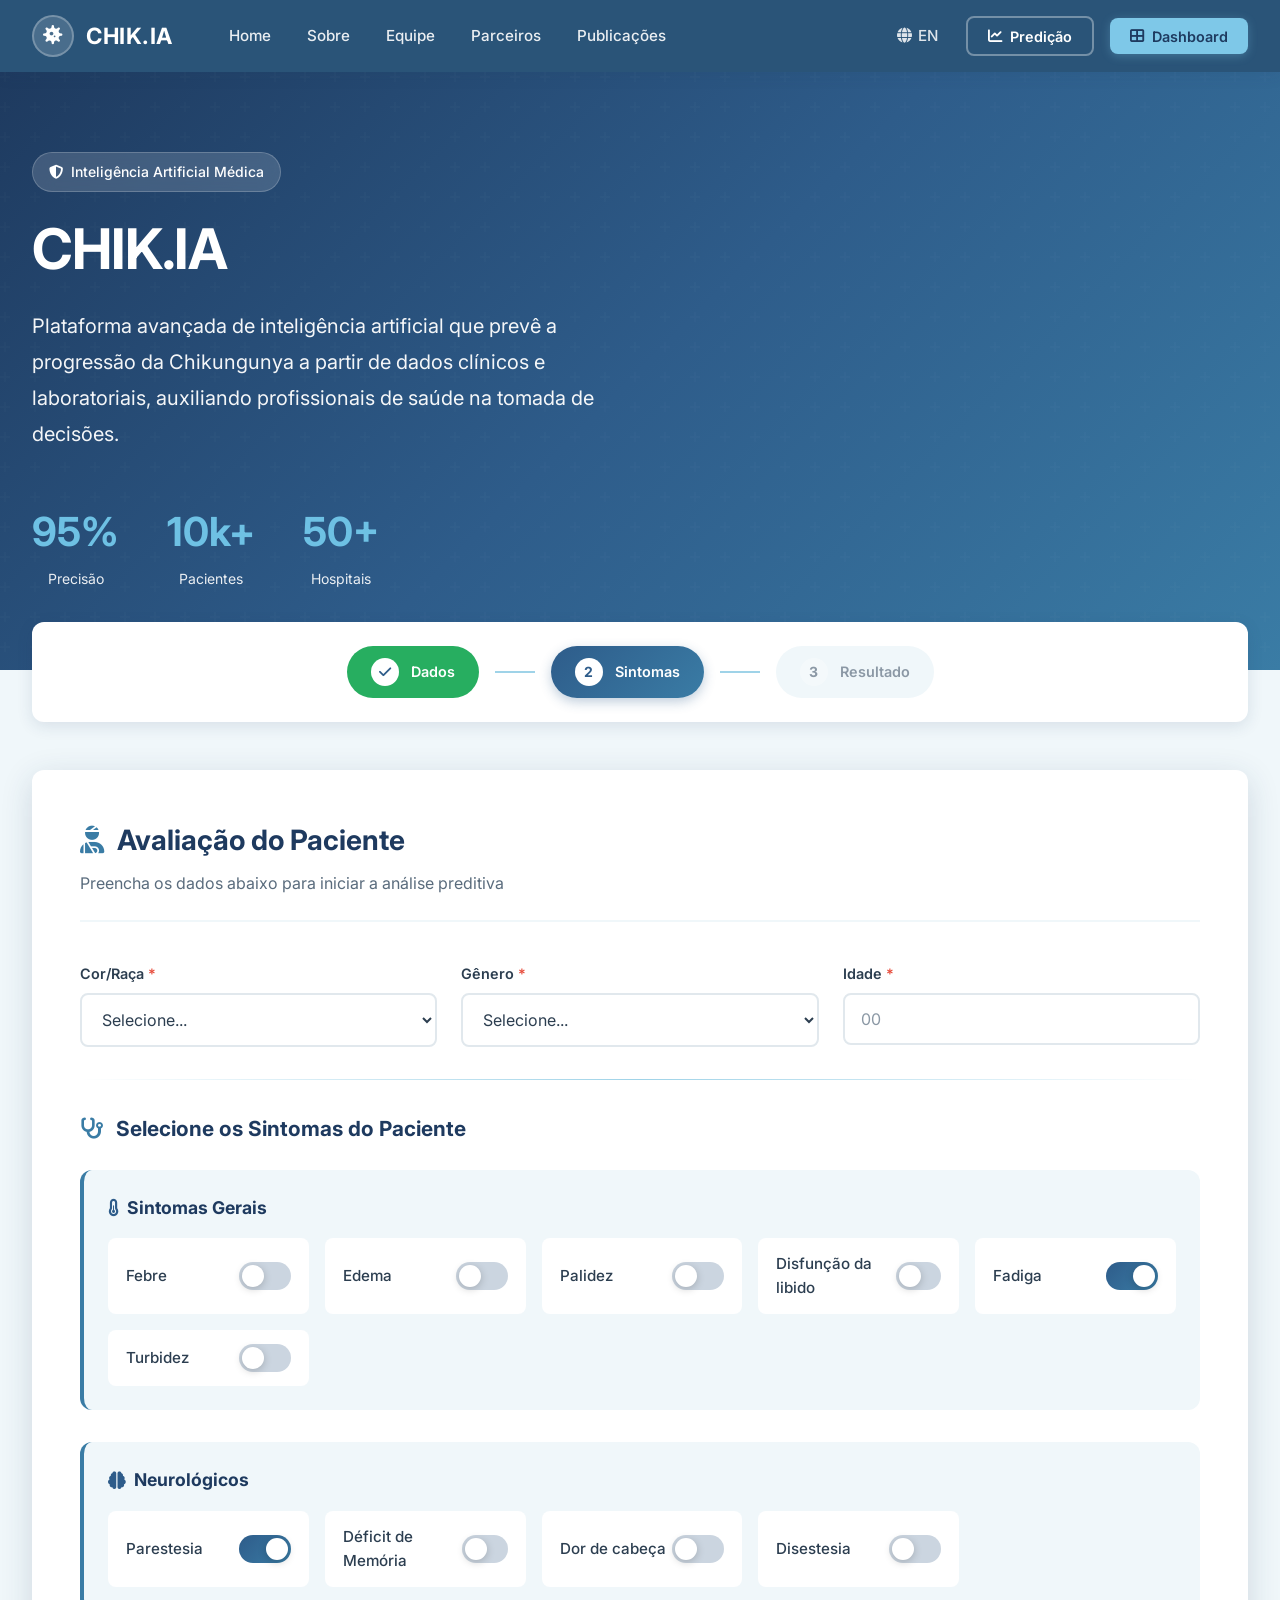
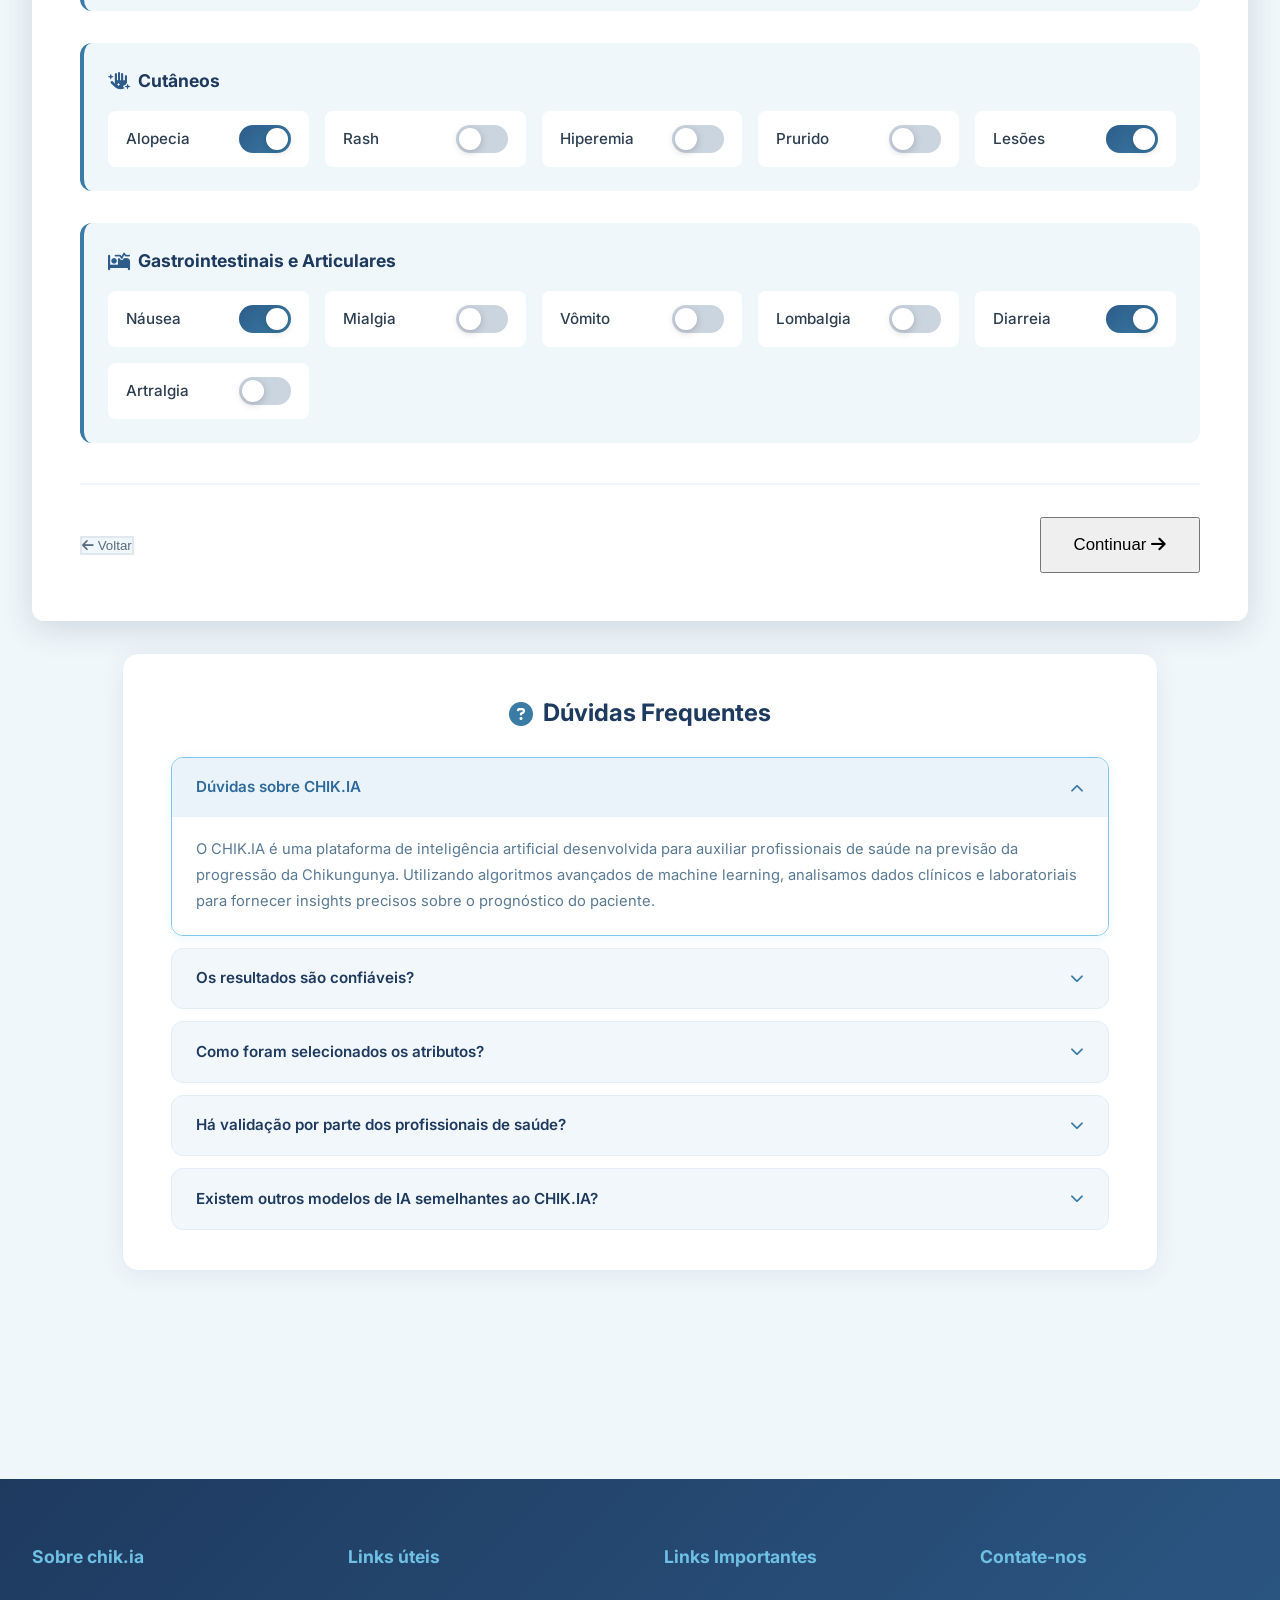
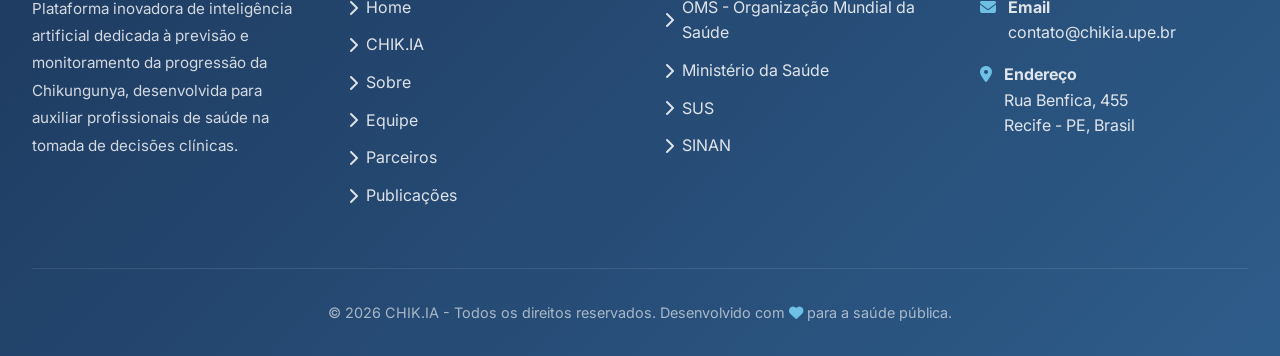
==== commit 53fc6bd3: "Update FAQ section styling and structure for predict_data_1.html - Standardized HTML structure and C" ====
--- a/HTML/predict_data_1.html
+++ b/HTML/predict_data_1.html
@@ -6,9 +6,6 @@
     <title>CHIK.IA - Inteligência Artificial para Chikungunya</title>
     <link href="https://fonts.googleapis.com/css2?family=Inter:wght@300;400;500;600;700&display=swap" rel="stylesheet">
     <link rel="stylesheet" href="https://cdnjs.cloudflare.com/ajax/libs/font-awesome/6.4.0/css/all.min.css">
-    <link rel="stylesheet" href="../CSS/main.css">
-    <link rel="stylesheet" href="../CSS/navbar.css">
-    <link rel="stylesheet" href="../CSS/footer.css">
     <link rel="stylesheet" href="../CSS/predict_data1.css">
 </head>
 <body>
@@ -335,70 +332,82 @@
 
         <!-- FAQ Section -->
         <div class="faq-section">
-            <h2 class="faq-title">
-                <i class="fas fa-question-circle" style="color: var(--primary-light);"></i>
-                Dúvidas Frequentes
-            </h2>
-            
-            <div class="faq-list">
-                <div class="faq-item active">
-                    <div class="faq-question" onclick="toggleFaq(this)">
-                        <span>Dúvidas sobre CHIK.IA</span>
-                        <i class="fas fa-chevron-down faq-icon"></i>
-                    </div>
-                    <div class="faq-answer">
-                        O CHIK.IA é uma plataforma de inteligência artificial desenvolvida para auxiliar profissionais 
-                        de saúde na previsão da progressão da Chikungunya. Utilizando algoritmos avançados de machine 
-                        learning, analisamos dados clínicos e laboratoriais para fornecer insights precisos sobre o 
-                        prognóstico do paciente.
-                    </div>
-                </div>
-
-                <div class="faq-item">
-                    <div class="faq-question" onclick="toggleFaq(this)">
-                        <span>Os resultados são confiáveis?</span>
-                        <i class="fas fa-chevron-down faq-icon"></i>
-                    </div>
-                    <div class="faq-answer">
-                        Sim! Nosso modelo foi validado com mais de 10.000 casos clínicos e apresenta uma taxa de 
-                        precisão de 95%. Todos os algoritmos foram desenvolvidos e revisados por especialistas em 
-                        doenças infecciosas e ciência de dados.
-                    </div>
-                </div>
-
-                <div class="faq-item">
-                    <div class="faq-question" onclick="toggleFaq(this)">
-                        <span>Como foram selecionados os atributos?</span>
-                        <i class="fas fa-chevron-down faq-icon"></i>
-                    </div>
-                    <div class="faq-answer">
-                        Os atributos foram selecionados através de revisão sistemática da literatura científica e 
-                        validação com especialistas clínicos. Utilizamos técnicas de feature selection baseadas em 
-                        importância estatística e relevância clínica.
-                    </div>
-                </div>
-
-                <div class="faq-item">
-                    <div class="faq-question" onclick="toggleFaq(this)">
-                        <span>Há validação por parte dos profissionais de saúde?</span>
-                        <i class="fas fa-chevron-down faq-icon"></i>
-                    </div>
-                    <div class="faq-answer">
-                        Absolutamente. Nosso sistema foi desenvolvido em parceria com médicos infectologistas, 
-                        reumatologistas e clínicos gerais de referência nacional. Cada etapa do desenvolvimento 
-                        passou por rigorosa validação clínica.
-                    </div>
-                </div>
-
-                <div class="faq-item">
-                    <div class="faq-question" onclick="toggleFaq(this)">
-                        <span>Existem outros modelos de IA semelhantes ao CHIK.IA?</span>
-                        <i class="fas fa-chevron-down faq-icon"></i>
-                    </div>
-                    <div class="faq-answer">
-                        Embora existam sistemas de IA para doenças tropicais, o CHIK.IA é pioneiro na previsão 
-                        específica da progressão da Chikungunya com foco em dados clínicos brasileiros, considerando 
-                        as particularidades epidemiológicas do nosso país.
+            <div class="faq-card">
+                <h2 class="faq-title">
+                    <i class="fas fa-question-circle"></i>
+                    Dúvidas Frequentes
+                </h2>
+                
+                <div class="faq-list">
+                    <div class="faq-item active">
+                        <div class="faq-question" onclick="toggleFaq(this)">
+                            <span>Dúvidas sobre CHIK.IA</span>
+                            <i class="fas fa-chevron-down faq-chevron"></i>
+                        </div>
+                        <div class="faq-answer">
+                            <div class="faq-answer-inner">
+                                O CHIK.IA é uma plataforma de inteligência artificial desenvolvida para auxiliar profissionais 
+                                de saúde na previsão da progressão da Chikungunya. Utilizando algoritmos avançados de machine 
+                                learning, analisamos dados clínicos e laboratoriais para fornecer insights precisos sobre o 
+                                prognóstico do paciente.
+                            </div>
+                        </div>
+                    </div>
+
+                    <div class="faq-item">
+                        <div class="faq-question" onclick="toggleFaq(this)">
+                            <span>Os resultados são confiáveis?</span>
+                            <i class="fas fa-chevron-down faq-chevron"></i>
+                        </div>
+                        <div class="faq-answer">
+                            <div class="faq-answer-inner">
+                                Sim! Nosso modelo foi validado com mais de 10.000 casos clínicos e apresenta uma taxa de 
+                                precisão de 95%. Todos os algoritmos foram desenvolvidos e revisados por especialistas em 
+                                doenças infecciosas e ciência de dados.
+                            </div>
+                        </div>
+                    </div>
+
+                    <div class="faq-item">
+                        <div class="faq-question" onclick="toggleFaq(this)">
+                            <span>Como foram selecionados os atributos?</span>
+                            <i class="fas fa-chevron-down faq-chevron"></i>
+                        </div>
+                        <div class="faq-answer">
+                            <div class="faq-answer-inner">
+                                Os atributos foram selecionados através de revisão sistemática da literatura científica e 
+                                validação com especialistas clínicos. Utilizamos técnicas de feature selection baseadas em 
+                                importância estatística e relevância clínica.
+                            </div>
+                        </div>
+                    </div>
+
+                    <div class="faq-item">
+                        <div class="faq-question" onclick="toggleFaq(this)">
+                            <span>Há validação por parte dos profissionais de saúde?</span>
+                            <i class="fas fa-chevron-down faq-chevron"></i>
+                        </div>
+                        <div class="faq-answer">
+                            <div class="faq-answer-inner">
+                                Absolutamente. Nosso sistema foi desenvolvido em parceria com médicos infectologistas, 
+                                reumatologistas e clínicos gerais de referência nacional. Cada etapa do desenvolvimento 
+                                passou por rigorosa validação clínica.
+                            </div>
+                        </div>
+                    </div>
+
+                    <div class="faq-item">
+                        <div class="faq-question" onclick="toggleFaq(this)">
+                            <span>Existem outros modelos de IA semelhantes ao CHIK.IA?</span>
+                            <i class="fas fa-chevron-down faq-chevron"></i>
+                        </div>
+                        <div class="faq-answer">
+                            <div class="faq-answer-inner">
+                                Embora existam sistemas de IA para doenças tropicais, o CHIK.IA é pioneiro na previsão 
+                                específica da progressão da Chikungunya com foco em dados clínicos brasileiros, considerando 
+                                as particularidades epidemiológicas do nosso país.
+                            </div>
+                        </div>
                     </div>
                 </div>
             </div>
--- a/CSS/predict_data1.css
+++ b/CSS/predict_data1.css
@@ -527,79 +527,106 @@
 
         /* FAQ Section */
         .faq-section {
+            max-width: 1100px;
+            margin: 0 auto 3rem;
+            padding: 0 2rem;
+        }
+
+        .faq-card {
             background: white;
-            border-radius: var(--border-radius);
-            box-shadow: var(--shadow-md);
-            padding: 3rem;
-            margin-top: 3rem;
+            border-radius: 16px;
+            padding: 2.5rem 3rem;
+            box-shadow: 0 4px 24px rgba(30, 58, 95, 0.07);
+            border: 1px solid #e4edf5;
         }
 
         .faq-title {
-            font-size: 2rem;
+            text-align: center;
+            font-size: 1.5rem;
             font-weight: 700;
-            color: var(--primary-dark);
-            margin-bottom: 2rem;
-            text-align: center;
+            color: #1e3a5f;
+            margin-bottom: 1.5rem;
+            display: flex;
+            align-items: center;
+            justify-content: center;
+            gap: 0.6rem;
+        }
+
+        .faq-title i {
+            color: #3a7ca5;
         }
 
         .faq-list {
             display: flex;
             flex-direction: column;
-            gap: 1rem;
+            gap: 0.75rem;
         }
 
         .faq-item {
-            border: 2px solid #e1e8ed;
+            border: 1px solid #e4edf5;
             border-radius: 12px;
             overflow: hidden;
-            transition: var(--transition);
+            background: #f2f7fb;
+            transition: all 0.3s;
         }
 
         .faq-item:hover {
-            border-color: var(--accent-light);
-            box-shadow: var(--shadow-sm);
+            border-color: #7ec8e8;
+        }
+
+        .faq-item.active {
+            border-color: #7ec8e8;
+            box-shadow: 0 2px 12px rgba(126, 200, 232, 0.15);
         }
 
         .faq-question {
-            padding: 1.25rem 1.5rem;
-            background: var(--bg-light);
+            padding: 1.1rem 1.5rem;
             cursor: pointer;
             display: flex;
             justify-content: space-between;
             align-items: center;
             font-weight: 600;
-            color: var(--primary-dark);
-            transition: var(--transition);
+            font-size: 0.95rem;
+            color: #1e3a5f;
+            transition: all 0.2s;
+            user-select: none;
         }
 
         .faq-question:hover {
-            background: #e8f0f5;
-        }
-
-        .faq-icon {
-            width: 24px;
-            height: 24px;
+            background: #eaf3f9;
+        }
+
+        .faq-item.active .faq-question {
+            background: #eaf3f9;
+            color: #2e6a9a;
+        }
+
+        .faq-chevron {
+            color: #3a7ca5;
             transition: transform 0.3s;
-            color: var(--primary-light);
-        }
-
-        .faq-item.active .faq-icon {
+            font-size: 0.85rem;
+        }
+
+        .faq-item.active .faq-chevron {
             transform: rotate(180deg);
         }
 
         .faq-answer {
-            padding: 0 1.5rem;
             max-height: 0;
             overflow: hidden;
-            transition: all 0.3s cubic-bezier(0.4, 0, 0.2, 1);
-            color: var(--text-medium);
-            line-height: 1.8;
+            transition: max-height 0.4s ease, padding 0.3s;
+            background: white;
         }
 
         .faq-item.active .faq-answer {
-            padding: 1.5rem;
-            max-height: 500px;
-            background: white;
+            max-height: 300px;
+        }
+
+        .faq-answer-inner {
+            padding: 1.25rem 1.5rem;
+            color: #5a7a94;
+            line-height: 1.75;
+            font-size: 0.92rem;
         }
 
         /* Footer */
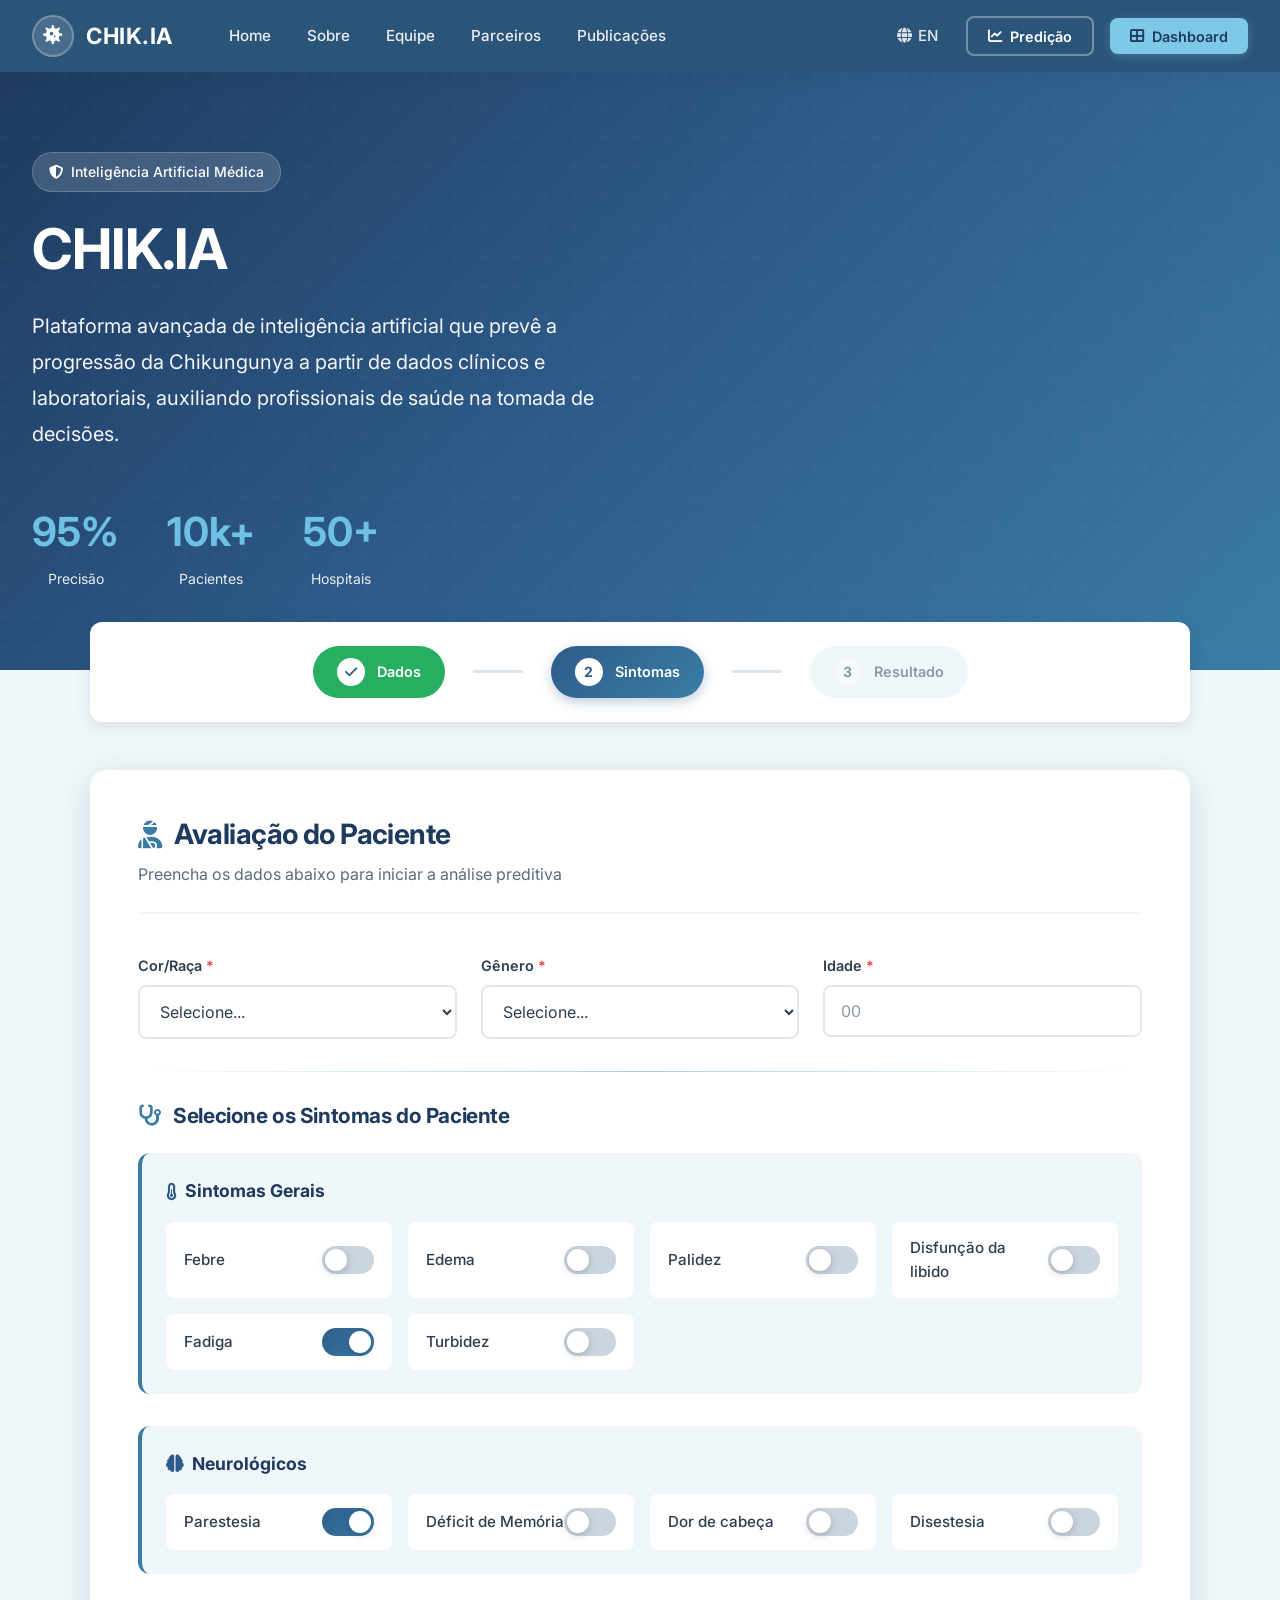
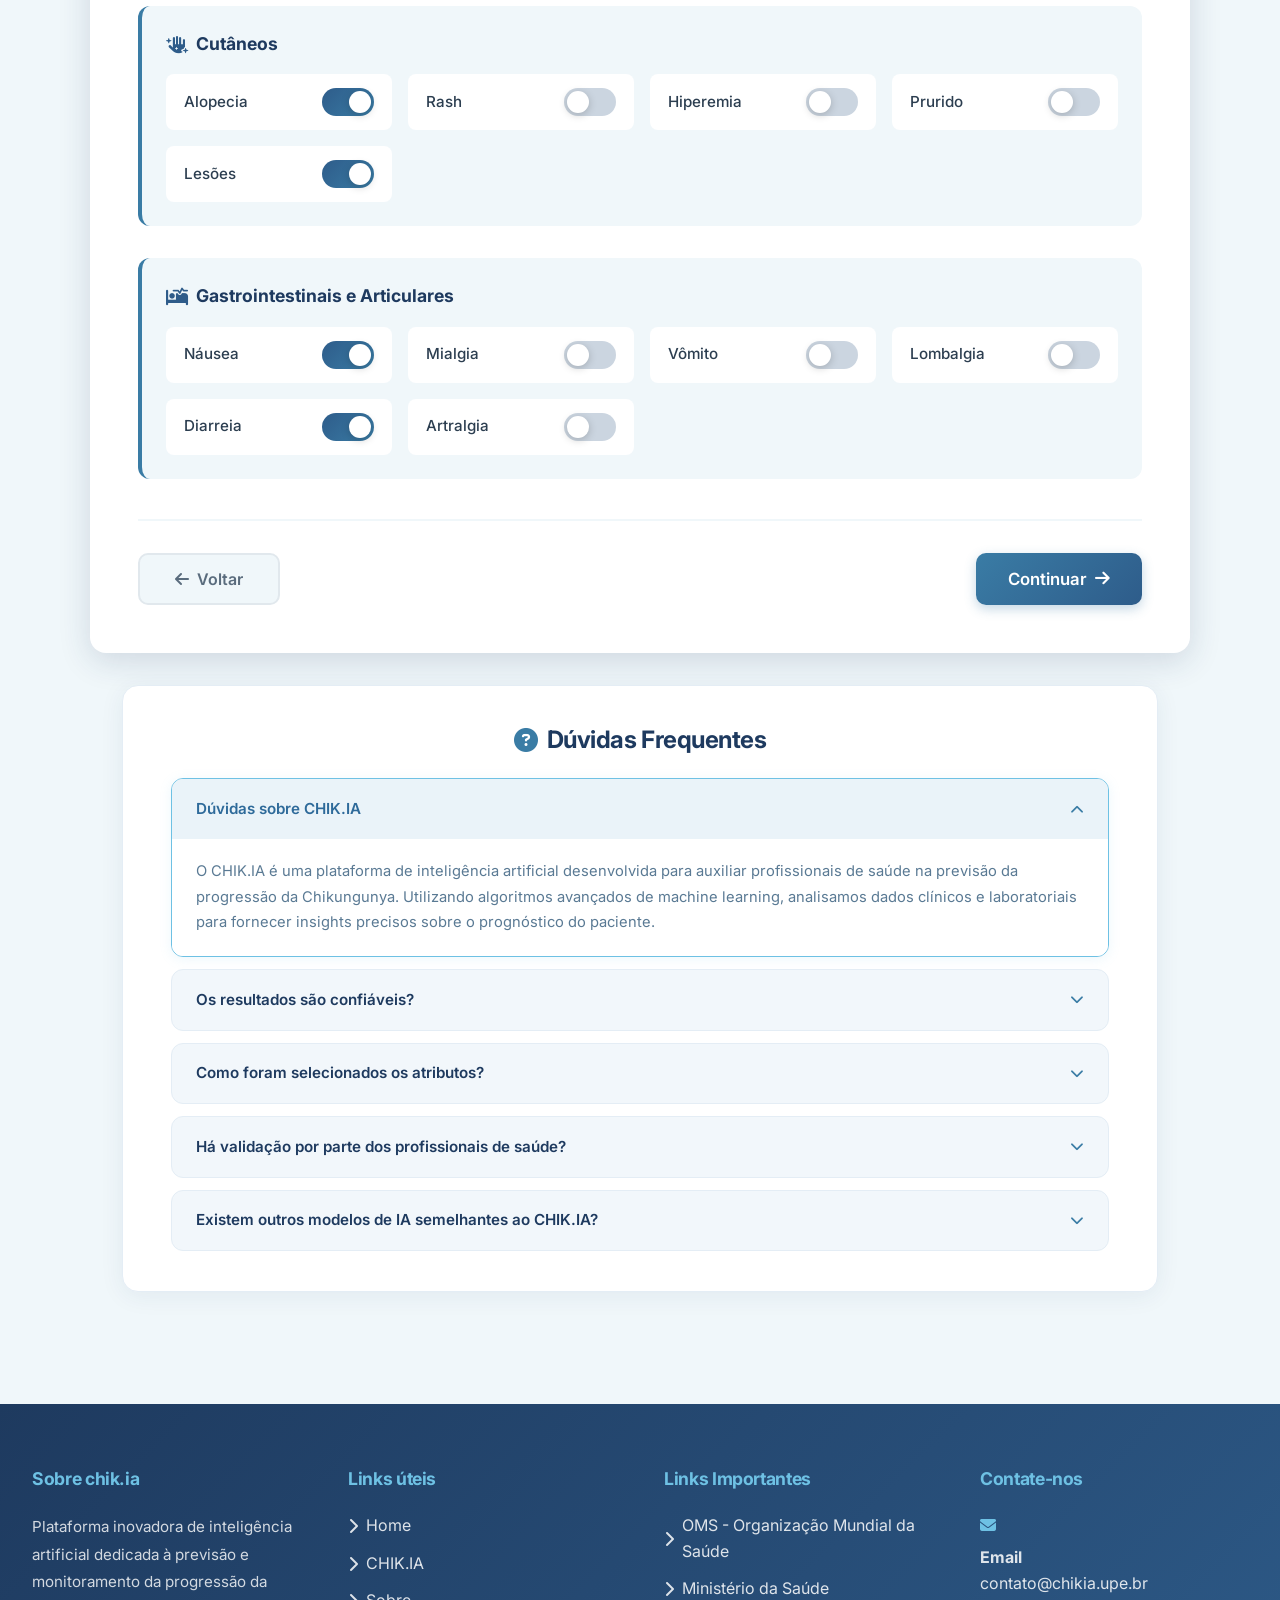
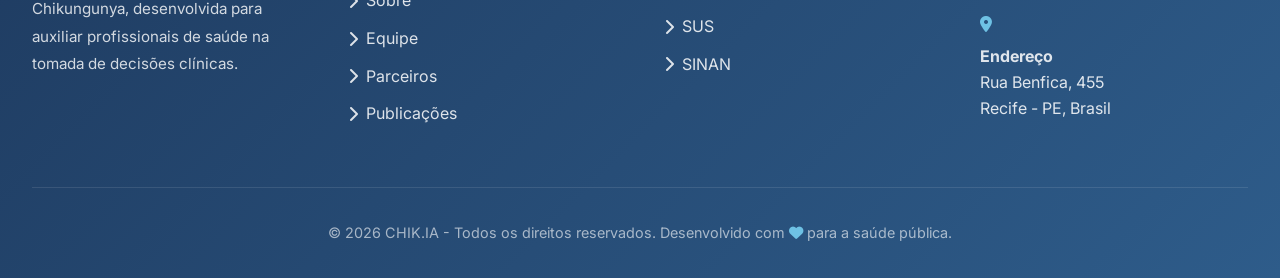
==== commit 06484bc8: "update branch" ====
--- a/HTML/predict_data_1.html
+++ b/HTML/predict_data_1.html
@@ -6,7 +6,8 @@
     <title>CHIK.IA - Inteligência Artificial para Chikungunya</title>
     <link href="https://fonts.googleapis.com/css2?family=Inter:wght@300;400;500;600;700&display=swap" rel="stylesheet">
     <link rel="stylesheet" href="https://cdnjs.cloudflare.com/ajax/libs/font-awesome/6.4.0/css/all.min.css">
-    <link rel="stylesheet" href="../CSS/predict_data1.css">
+    <link rel="stylesheet" href="../CSS/styles.css">
+    <link rel="stylesheet" href="../CSS/predict_pages.css">
 </head>
 <body>
     <!-- Navigation -->
--- a/CSS/styles.css
+++ b/CSS/styles.css
@@ -0,0 +1,389 @@
+/* ==========================================================================
+   DESIGN SYSTEM - Estilos Comuns para Todo o Projeto
+   ========================================================================== */
+
+/* --------------------------------------------------------------------------
+   Variáveis Globais (Design Tokens)
+   -------------------------------------------------------------------------- */
+:root {
+    /* Cores Primárias */
+    --primary-dark: #1e3a5f;
+    --primary-medium: #2e5c8a;
+    --primary-light: #3a7ca5;
+    --accent-cyan: #6ec1e4;
+    --accent-light: #9fd3e8;
+    
+    /* Cores de Fundo */
+    --bg-light: #f0f7fa;
+    --bg-white: #ffffff;
+    --bg-nav: #2a5478;
+    
+    /* Cores de Texto */
+    --text-dark: #2c3e50;
+    --text-medium: #5a6c7d;
+    --text-light: #8b98a5;
+    --text-white: #ffffff;
+    
+    /* Cores Semânticas */
+    --success: #27ae60;
+    --warning: #f39c12;
+    --danger: #ef4444;
+    --info: #3a7ca5;
+    
+    /* Bordas e Sombras */
+    --border-radius: 12px;
+    --border-radius-sm: 8px;
+    --border-radius-lg: 16px;
+    --shadow-sm: 0 2px 8px rgba(30, 58, 95, 0.08);
+    --shadow-md: 0 4px 16px rgba(30, 58, 95, 0.12);
+    --shadow-lg: 0 8px 32px rgba(30, 58, 95, 0.16);
+    
+    /* Transições */
+    --transition: all 0.3s cubic-bezier(0.4, 0, 0.2, 1);
+    --transition-fast: all 0.2s ease;
+}
+
+/* --------------------------------------------------------------------------
+   Reset e Base
+   -------------------------------------------------------------------------- */
+* {
+    margin: 0;
+    padding: 0;
+    box-sizing: border-box;
+}
+
+body {
+    font-family: 'Inter', -apple-system, BlinkMacSystemFont, 'Segoe UI', Roboto, sans-serif;
+    color: var(--text-dark);
+    background: var(--bg-light);
+    line-height: 1.6;
+    overflow-x: hidden;
+    min-height: 100vh;
+    display: flex;
+    flex-direction: column;
+}
+
+/* --------------------------------------------------------------------------
+   Tipografia
+   -------------------------------------------------------------------------- */
+h1, h2, h3, h4, h5, h6 {
+    font-weight: 700;
+    line-height: 1.2;
+    letter-spacing: -0.02em;
+}
+
+p {
+    line-height: 1.8;
+}
+
+a {
+    text-decoration: none;
+    color: inherit;
+    transition: var(--transition-fast);
+}
+
+/* --------------------------------------------------------------------------
+   Navbar
+   -------------------------------------------------------------------------- */
+.navbar {
+    background: var(--bg-nav);
+    padding: 0 2rem;
+    height: 72px;
+    display: flex;
+    align-items: center;
+    justify-content: space-between;
+    box-shadow: 0 2px 12px rgba(0, 0, 0, 0.15);
+    position: sticky;
+    top: 0;
+    z-index: 100;
+}
+
+.nav-left {
+    display: flex;
+    align-items: center;
+    gap: 2.5rem;
+}
+
+.logo {
+    display: flex;
+    align-items: center;
+    gap: 0.75rem;
+    color: white;
+    text-decoration: none;
+    font-size: 1.4rem;
+    font-weight: 700;
+    letter-spacing: 0.5px;
+}
+
+.logo-icon {
+    width: 42px;
+    height: 42px;
+    background: rgba(255, 255, 255, 0.15);
+    border-radius: 50%;
+    display: flex;
+    align-items: center;
+    justify-content: center;
+    border: 2px solid rgba(255, 255, 255, 0.25);
+}
+
+.logo-icon i {
+    color: white;
+    font-size: 1.2rem;
+}
+
+.nav-links {
+    display: flex;
+    gap: 0.25rem;
+    list-style: none;
+}
+
+.nav-links a {
+    color: rgba(255, 255, 255, 0.9);
+    text-decoration: none;
+    font-weight: 500;
+    font-size: 0.95rem;
+    padding: 0.5rem 1rem;
+    border-radius: 6px;
+    transition: var(--transition-fast);
+}
+
+.nav-links a:hover {
+    background: rgba(255, 255, 255, 0.1);
+    color: white;
+}
+
+.nav-right {
+    display: flex;
+    align-items: center;
+    gap: 1rem;
+}
+
+.nav-lang {
+    color: rgba(255, 255, 255, 0.85);
+    text-decoration: none;
+    font-weight: 500;
+    font-size: 0.95rem;
+    display: flex;
+    align-items: center;
+    gap: 0.4rem;
+    padding: 0.5rem 0.75rem;
+    border-radius: 6px;
+    transition: var(--transition-fast);
+}
+
+.nav-lang:hover {
+    background: rgba(255, 255, 255, 0.1);
+}
+
+/* --------------------------------------------------------------------------
+   Botões (Design System)
+   -------------------------------------------------------------------------- */
+.btn-nav {
+    padding: 0.6rem 1.25rem;
+    border-radius: 8px;
+    font-weight: 600;
+    font-size: 0.9rem;
+    cursor: pointer;
+    transition: var(--transition-fast);
+    border: none;
+    text-decoration: none;
+    display: inline-flex;
+    align-items: center;
+    gap: 0.5rem;
+    font-family: inherit;
+}
+
+.btn-prediction {
+    background: transparent;
+    color: white;
+    border: 2px solid rgba(255, 255, 255, 0.35);
+}
+
+.btn-prediction:hover {
+    border-color: rgba(255, 255, 255, 0.6);
+    background: rgba(255, 255, 255, 0.08);
+}
+
+.btn-dashboard {
+    background: #7ec8e8;
+    color: #1e3a5f;
+    box-shadow: 0 2px 10px rgba(126, 200, 232, 0.3);
+}
+
+.btn-dashboard:hover {
+    background: #8ed4f0;
+    transform: translateY(-1px);
+    box-shadow: 0 4px 14px rgba(126, 200, 232, 0.4);
+}
+
+/* Botões Gerais */
+.btn {
+    padding: 14px 35px;
+    border: none;
+    border-radius: 10px;
+    font-size: 1rem;
+    font-weight: 600;
+    cursor: pointer;
+    transition: var(--transition);
+    display: flex;
+    align-items: center;
+    gap: 8px;
+    font-family: inherit;
+}
+
+.btn-primary {
+    background: linear-gradient(135deg, var(--primary-light) 0%, var(--primary-medium) 100%);
+    color: white;
+    box-shadow: 0 4px 12px rgba(58, 124, 165, 0.3);
+}
+
+.btn-primary:hover {
+    transform: translateY(-2px);
+    box-shadow: 0 6px 20px rgba(58, 124, 165, 0.4);
+}
+
+.btn-secondary {
+    background: var(--bg-light);
+    color: var(--text-medium);
+    border: 2px solid #e1e8ed;
+}
+
+.btn-secondary:hover {
+    background: #e1e8ed;
+    transform: translateY(-2px);
+}
+
+.btn-large {
+    padding: 1rem 2rem;
+    font-size: 1.05rem;
+}
+
+/* --------------------------------------------------------------------------
+   Footer
+   -------------------------------------------------------------------------- */
+.footer {
+    background: linear-gradient(135deg, var(--primary-dark) 0%, var(--primary-medium) 100%);
+    color: white;
+    padding: 4rem 2rem 2rem;
+    margin-top: auto;
+}
+
+.footer-container {
+    max-width: 1280px;
+    margin: 0 auto;
+    display: grid;
+    grid-template-columns: repeat(auto-fit, minmax(250px, 1fr));
+    gap: 3rem;
+}
+
+.footer-section h3,
+.footer-section h4 {
+    font-size: 1.1rem;
+    font-weight: 700;
+    margin-bottom: 1.5rem;
+    color: var(--accent-cyan);
+}
+
+.footer-section p {
+    color: rgba(255, 255, 255, 0.8);
+    line-height: 1.8;
+    font-size: 0.95rem;
+}
+
+.footer-links {
+    list-style: none;
+}
+
+.footer-links li {
+    margin-bottom: 0.75rem;
+}
+
+.footer-links a {
+    color: rgba(255, 255, 255, 0.85);
+    text-decoration: none;
+    transition: var(--transition);
+    display: flex;
+    align-items: center;
+    gap: 0.5rem;
+}
+
+.footer-links a:hover {
+    color: var(--accent-cyan);
+    padding-left: 0.5rem;
+}
+
+.contact-info,
+.contact-item {
+    display: flex;
+    flex-direction: column;
+    gap: 1rem;
+}
+
+.contact-item {
+    display: flex;
+    align-items: flex-start;
+    gap: 0.75rem;
+    color: rgba(255, 255, 255, 0.85);
+}
+
+.contact-item i {
+    color: var(--accent-cyan);
+    margin-top: 0.25rem;
+}
+
+.footer-bottom {
+    max-width: 1280px;
+    margin: 3rem auto 0;
+    padding-top: 2rem;
+    border-top: 1px solid rgba(255, 255, 255, 0.1);
+    text-align: center;
+    color: rgba(255, 255, 255, 0.6);
+    font-size: 0.9rem;
+}
+
+/* --------------------------------------------------------------------------
+   Utilitários
+   -------------------------------------------------------------------------- */
+.container {
+    max-width: 1280px;
+    margin: 0 auto;
+    padding: 0 2rem;
+}
+
+.text-center {
+    text-align: center;
+}
+
+.mt-1 { margin-top: 0.5rem; }
+.mt-2 { margin-top: 1rem; }
+.mt-3 { margin-top: 1.5rem; }
+.mt-4 { margin-top: 2rem; }
+
+.mb-1 { margin-bottom: 0.5rem; }
+.mb-2 { margin-bottom: 1rem; }
+.mb-3 { margin-bottom: 1.5rem; }
+.mb-4 { margin-bottom: 2rem; }
+
+/* --------------------------------------------------------------------------
+   Responsividade
+   -------------------------------------------------------------------------- */
+@media (max-width: 900px) {
+    .nav-links,
+    .nav-lang {
+        display: none;
+    }
+
+    .footer-container {
+        grid-template-columns: 1fr 1fr;
+    }
+}
+
+@media (max-width: 600px) {
+    .navbar {
+        padding: 0 1rem;
+    }
+
+    .footer-container {
+        grid-template-columns: 1fr;
+    }
+}
--- a/CSS/predict_pages.css
+++ b/CSS/predict_pages.css
@@ -0,0 +1,814 @@
+/* ==========================================================================
+   CSS Compartilhado - predict_data_1.html e predict_data_2.html
+   ========================================================================== */
+
+/* Hero Section */
+.hero {
+    background: linear-gradient(135deg, var(--primary-dark) 0%, var(--primary-medium) 50%, var(--primary-light) 100%);
+    padding: 5rem 2rem;
+    position: relative;
+    overflow: hidden;
+}
+
+.hero::before {
+    content: '';
+    position: absolute;
+    top: 0;
+    left: 0;
+    right: 0;
+    bottom: 0;
+    background: url("data:image/svg+xml,%3Csvg width='60' height='60' viewBox='0 0 60 60' xmlns='http://www.w3.org/2000/svg'%3E%3Cg fill='none' fill-rule='evenodd'%3E%3Cg fill='%23ffffff' fill-opacity='0.05'%3E%3Cpath d='M36 34v-4h-2v4h-4v2h4v4h2v-4h4v-2h-4zm0-30V0h-2v4h-4v2h4v4h2V6h4V4h-4zM6 34v-4H4v4H0v2h4v4h2v-4h4v-2H6zM6 4V0H4v4H0v2h4v4h2V6h4V4H6z'/%3E%3C/g%3E%3C/g%3E%3C/svg%3E");
+    opacity: 0.3;
+}
+
+.hero-container {
+    max-width: 1280px;
+    margin: 0 auto;
+    position: relative;
+    z-index: 1;
+}
+
+.hero-content {
+    max-width: 800px;
+    color: white;
+}
+
+.hero-badge {
+    display: inline-flex;
+    align-items: center;
+    gap: 0.5rem;
+    background: rgba(255, 255, 255, 0.15);
+    padding: 0.5rem 1rem;
+    border-radius: 50px;
+    font-size: 0.875rem;
+    font-weight: 500;
+    margin-bottom: 1.5rem;
+    backdrop-filter: blur(10px);
+    border: 1px solid rgba(255, 255, 255, 0.2);
+}
+
+.hero h1 {
+    font-size: 3.5rem;
+    font-weight: 700;
+    margin-bottom: 1.5rem;
+    line-height: 1.2;
+    letter-spacing: -0.02em;
+}
+
+.hero-description {
+    font-size: 1.25rem;
+    line-height: 1.8;
+    margin-bottom: 2rem;
+    opacity: 0.95;
+    max-width: 600px;
+}
+
+.hero-stats {
+    display: flex;
+    gap: 3rem;
+    margin-top: 3rem;
+}
+
+.stat-item {
+    text-align: center;
+}
+
+.stat-number {
+    font-size: 2.5rem;
+    font-weight: 700;
+    color: var(--accent-cyan);
+    display: block;
+}
+
+.stat-label {
+    font-size: 0.875rem;
+    opacity: 0.9;
+    margin-top: 0.25rem;
+}
+
+/* Main Container */
+.main-container {
+    max-width: 1280px;
+    margin: -3rem auto 0;
+    padding: 0 2rem 4rem;
+    position: relative;
+    z-index: 2;
+}
+
+/* Progress Steps / Stepper */
+.progress-steps {
+    display: flex;
+    justify-content: center;
+    align-items: center;
+    gap: 1rem;
+    margin-bottom: 3rem;
+    padding: 1.5rem;
+    background: white;
+    border-radius: var(--border-radius);
+    box-shadow: var(--shadow-md);
+}
+
+.step {
+    display: flex;
+    align-items: center;
+    gap: 0.75rem;
+    padding: 0.75rem 1.5rem;
+    border-radius: 50px;
+    background: var(--bg-light);
+    color: var(--text-light);
+    font-weight: 600;
+    font-size: 0.9rem;
+    transition: var(--transition);
+}
+
+.step.active {
+    background: linear-gradient(135deg, var(--primary-medium) 0%, var(--primary-light) 100%);
+    color: white;
+    box-shadow: 0 4px 12px rgba(46, 92, 138, 0.3);
+}
+
+.step.completed {
+    background: var(--success);
+    color: white;
+}
+
+.step-number {
+    width: 28px;
+    height: 28px;
+    border-radius: 50%;
+    background: rgba(255, 255, 255, 0.3);
+    display: flex;
+    align-items: center;
+    justify-content: center;
+    font-size: 0.875rem;
+    font-weight: 700;
+}
+
+.step.active .step-number,
+.step.completed .step-number {
+    background: white;
+    color: var(--primary-medium);
+}
+
+.step-connector {
+    width: 40px;
+    height: 2px;
+    background: var(--accent-light);
+}
+
+/* Hero Bar + Stepper (predict_data_2) */
+.hero-bar {
+    background: linear-gradient(180deg, var(--bg-nav) 0%, #3a6f96 100%);
+    padding: 1.5rem 2rem;
+    display: flex;
+    justify-content: center;
+}
+
+.stepper-wrapper {
+    max-width: 700px;
+    width: 100%;
+    background: white;
+    border-radius: 16px;
+    padding: 1.25rem 2rem;
+    box-shadow: 0 4px 24px rgba(30, 58, 95, 0.08);
+    display: flex;
+    align-items: center;
+    justify-content: center;
+}
+
+.step-pill {
+    display: inline-flex;
+    align-items: center;
+    gap: 0.6rem;
+    padding: 0.75rem 1.5rem;
+    border-radius: 50px;
+    font-weight: 600;
+    font-size: 0.95rem;
+    transition: all 0.3s;
+    white-space: nowrap;
+}
+
+.step-pill.completed {
+    background: var(--success);
+    color: white;
+    box-shadow: 0 4px 14px rgba(39, 174, 96, 0.3);
+}
+
+.step-pill.active {
+    background: #2e6a9a;
+    color: white;
+    box-shadow: 0 4px 14px rgba(46, 106, 154, 0.35);
+}
+
+.step-pill.inactive {
+    background: #f0f4f8;
+    color: #a0b4c8;
+}
+
+.step-icon {
+    width: 28px;
+    height: 28px;
+    border-radius: 50%;
+    display: flex;
+    align-items: center;
+    justify-content: center;
+    font-size: 0.8rem;
+    font-weight: 700;
+}
+
+.step-pill.completed .step-icon,
+.step-pill.active .step-icon {
+    background: rgba(255, 255, 255, 0.25);
+}
+
+.step-pill.inactive .step-icon {
+    background: #dde5ec;
+    color: #8b9db0;
+}
+
+.step-connector {
+    width: 50px;
+    height: 3px;
+    background: #dde5ec;
+    border-radius: 2px;
+    margin: 0 0.75rem;
+    flex-shrink: 0;
+}
+
+.step-connector.active {
+    background: linear-gradient(90deg, var(--success), #2e6a9a);
+}
+
+/* Form Card */
+.form-card {
+    background: white;
+    border-radius: var(--border-radius-lg);
+    box-shadow: var(--shadow-lg);
+    padding: 3rem;
+    margin-bottom: 2rem;
+    animation: slideUp 0.6s cubic-bezier(0.4, 0, 0.2, 1);
+}
+
+@keyframes slideUp {
+    from {
+        opacity: 0;
+        transform: translateY(30px);
+    }
+    to {
+        opacity: 1;
+        transform: translateY(0);
+    }
+}
+
+.card-header,
+.card-header-section {
+    margin-bottom: 2.5rem;
+    padding-bottom: 1.5rem;
+    border-bottom: 2px solid var(--bg-light);
+}
+
+.card-title {
+    font-size: 1.75rem;
+    font-weight: 700;
+    color: var(--primary-dark);
+    margin-bottom: 0.5rem;
+    display: flex;
+    align-items: center;
+    gap: 0.75rem;
+}
+
+.card-title i {
+    color: var(--primary-light);
+}
+
+.card-subtitle {
+    color: var(--text-medium);
+    font-size: 1rem;
+}
+
+/* Form Grid e Inputs */
+.form-grid {
+    display: grid;
+    grid-template-columns: repeat(auto-fit, minmax(250px, 1fr));
+    gap: 1.5rem;
+    margin-bottom: 2rem;
+}
+
+.form-group {
+    display: flex;
+    flex-direction: column;
+    gap: 0.5rem;
+}
+
+.form-label {
+    font-weight: 600;
+    color: var(--text-dark);
+    font-size: 0.9rem;
+    display: flex;
+    align-items: center;
+    gap: 0.25rem;
+}
+
+.form-label .required {
+    color: var(--danger);
+}
+
+.form-input,
+.form-select {
+    padding: 0.875rem 1rem;
+    border: 2px solid #e1e8ed;
+    border-radius: 8px;
+    font-size: 1rem;
+    font-family: inherit;
+    transition: var(--transition);
+    background: white;
+    color: var(--text-dark);
+}
+
+.form-input:focus,
+.form-select:focus {
+    outline: none;
+    border-color: var(--primary-light);
+    box-shadow: 0 0 0 4px rgba(58, 124, 165, 0.1);
+}
+
+.form-input::placeholder {
+    color: var(--text-light);
+}
+
+/* Symptoms Section (predict_data_1) */
+.symptoms-section {
+    margin-bottom: 2.5rem;
+}
+
+.symptoms-category {
+    margin-bottom: 2rem;
+    padding: 1.5rem;
+    background: var(--bg-light);
+    border-radius: var(--border-radius);
+    border-left: 4px solid var(--primary-light);
+}
+
+.category-title {
+    font-size: 1.1rem;
+    font-weight: 700;
+    color: var(--primary-dark);
+    margin-bottom: 1rem;
+    display: flex;
+    align-items: center;
+    gap: 0.5rem;
+}
+
+.symptoms-grid {
+    display: grid;
+    grid-template-columns: repeat(auto-fill, minmax(200px, 1fr));
+    gap: 1rem;
+}
+
+/* Toggle Switch */
+.toggle-switch {
+    display: flex;
+    align-items: center;
+    justify-content: space-between;
+    padding: 0.75rem 1rem;
+    background: white;
+    border-radius: 8px;
+    cursor: pointer;
+    transition: var(--transition);
+    border: 2px solid transparent;
+}
+
+.toggle-switch:hover {
+    border-color: var(--accent-light);
+    transform: translateX(4px);
+}
+
+.toggle-label {
+    font-weight: 500;
+    color: var(--text-dark);
+    font-size: 0.95rem;
+}
+
+.toggle {
+    position: relative;
+    width: 52px;
+    height: 28px;
+    background: #cbd5e0;
+    border-radius: 50px;
+    cursor: pointer;
+    transition: var(--transition);
+}
+
+.toggle.active {
+    background: linear-gradient(135deg, var(--primary-medium) 0%, var(--primary-light) 100%);
+}
+
+.toggle-slider {
+    position: absolute;
+    top: 3px;
+    left: 3px;
+    width: 22px;
+    height: 22px;
+    background: white;
+    border-radius: 50%;
+    box-shadow: 0 2px 8px rgba(0, 0, 0, 0.2);
+    transition: transform 0.3s cubic-bezier(0.68, -0.55, 0.265, 1.55);
+}
+
+.toggle.active .toggle-slider {
+    transform: translateX(24px);
+}
+
+/* Pain Sides Container (predict_data_2) */
+.pain-sides-container {
+    display: grid;
+    grid-template-columns: 1fr 1fr;
+    gap: 2rem;
+    margin-bottom: 1.5rem;
+}
+
+.section-card {
+    background: #f2f7fb;
+    border-radius: 14px;
+    padding: 1.75rem 1.5rem;
+    border-left: 4px solid var(--primary-light);
+}
+
+.section-title {
+    font-size: 1.05rem;
+    font-weight: 700;
+    color: var(--primary-dark);
+    display: flex;
+    align-items: center;
+    gap: 0.6rem;
+    margin-bottom: 1.25rem;
+    padding-bottom: 0.75rem;
+    border-bottom: 1px solid #dde5ec;
+}
+
+.section-title i {
+    color: var(--primary-light);
+}
+
+.pain-grid {
+    display: grid;
+    grid-template-columns: 1fr;
+    gap: 0.85rem;
+}
+
+.pain-item {
+    background: white;
+    border-radius: 10px;
+    padding: 0.9rem 1rem;
+    display: flex;
+    flex-direction: column;
+    gap: 0.5rem;
+    border: 1px solid #e4edf5;
+    transition: all 0.2s;
+}
+
+.pain-item:hover {
+    border-color: var(--accent-cyan);
+    box-shadow: 0 2px 10px rgba(126, 200, 232, 0.12);
+}
+
+.pain-label {
+    font-weight: 600;
+    font-size: 0.88rem;
+    color: var(--primary-dark);
+    display: flex;
+    align-items: center;
+    gap: 0.5rem;
+}
+
+.side-badge {
+    display: inline-flex;
+    align-items: center;
+    justify-content: center;
+    min-width: 24px;
+    height: 22px;
+    padding: 0 6px;
+    border-radius: 5px;
+    font-size: 0.7rem;
+    font-weight: 700;
+    text-transform: uppercase;
+    letter-spacing: 0.5px;
+}
+
+.side-badge.left {
+    background: #e8f4fd;
+    color: #2e6a9a;
+}
+
+.side-badge.right {
+    background: #fde8f0;
+    color: #a83260;
+}
+
+.custom-select-wrapper {
+    position: relative;
+}
+
+.custom-select-wrapper::after {
+    content: '';
+    position: absolute;
+    right: 14px;
+    top: 50%;
+    transform: translateY(-50%);
+    width: 0;
+    height: 0;
+    border-left: 5px solid transparent;
+    border-right: 5px solid transparent;
+    border-top: 6px solid #a0b4c8;
+    pointer-events: none;
+}
+
+.pain-select {
+    width: 100%;
+    padding: 0.65rem 2rem 0.65rem 0.85rem;
+    border: 2px solid #dde5ec;
+    border-radius: 8px;
+    background: white;
+    font-family: inherit;
+    font-size: 0.88rem;
+    color: var(--primary-dark);
+    cursor: pointer;
+    appearance: none;
+    -webkit-appearance: none;
+    -moz-appearance: none;
+    transition: all 0.2s;
+}
+
+.pain-select:hover {
+    border-color: var(--accent-cyan);
+}
+
+.pain-select:focus {
+    outline: none;
+    border-color: var(--primary-light);
+    box-shadow: 0 0 0 3px rgba(58, 124, 165, 0.12);
+}
+
+/* Section Divider */
+.section-divider {
+    height: 1px;
+    background: linear-gradient(90deg, transparent 0%, var(--accent-light) 50%, transparent 100%);
+    margin: 2rem 0;
+}
+
+/* Form Actions */
+.form-actions {
+    display: flex;
+    justify-content: space-between;
+    align-items: center;
+    margin-top: 2rem;
+    padding-top: 2rem;
+    border-top: 2px solid var(--bg-light);
+}
+
+.btn-back {
+    background: #f0f4f8;
+    color: var(--text-medium);
+    border: 2px solid #dde5ec;
+    padding: 0.8rem 1.5rem;
+    border-radius: 10px;
+    font-weight: 600;
+    font-size: 0.95rem;
+    cursor: pointer;
+    display: inline-flex;
+    align-items: center;
+    gap: 0.5rem;
+    transition: all 0.2s;
+    font-family: inherit;
+}
+
+.btn-back:hover {
+    background: #e4edf5;
+    color: var(--primary-dark);
+}
+
+.btn-continue {
+    background: linear-gradient(135deg, #7ec8e8 0%, #5bb8dc 100%);
+    color: white;
+    border: none;
+    padding: 0.85rem 2rem;
+    border-radius: 10px;
+    font-weight: 700;
+    font-size: 1rem;
+    cursor: pointer;
+    display: inline-flex;
+    align-items: center;
+    gap: 0.6rem;
+    transition: all 0.3s;
+    box-shadow: 0 4px 15px rgba(126, 200, 232, 0.35);
+    font-family: inherit;
+}
+
+.btn-continue:hover {
+    transform: translateY(-2px);
+    box-shadow: 0 6px 20px rgba(126, 200, 232, 0.5);
+}
+
+/* FAQ Section */
+.faq-section {
+    max-width: 1100px;
+    margin: 0 auto 3rem;
+    padding: 0 2rem;
+}
+
+.faq-card {
+    background: white;
+    border-radius: 16px;
+    padding: 2.5rem 3rem;
+    box-shadow: 0 4px 24px rgba(30, 58, 95, 0.07);
+    border: 1px solid #e4edf5;
+}
+
+.faq-title {
+    text-align: center;
+    font-size: 1.5rem;
+    font-weight: 700;
+    color: var(--primary-dark);
+    margin-bottom: 1.5rem;
+    display: flex;
+    align-items: center;
+    justify-content: center;
+    gap: 0.6rem;
+}
+
+.faq-title i {
+    color: var(--primary-light);
+}
+
+.faq-list {
+    display: flex;
+    flex-direction: column;
+    gap: 0.75rem;
+}
+
+.faq-item {
+    border: 1px solid #e4edf5;
+    border-radius: 12px;
+    overflow: hidden;
+    background: #f2f7fb;
+    transition: all 0.3s;
+}
+
+.faq-item:hover {
+    border-color: var(--accent-cyan);
+}
+
+.faq-item.active {
+    border-color: var(--accent-cyan);
+    box-shadow: 0 2px 12px rgba(126, 200, 232, 0.15);
+}
+
+.faq-question {
+    padding: 1.1rem 1.5rem;
+    cursor: pointer;
+    display: flex;
+    justify-content: space-between;
+    align-items: center;
+    font-weight: 600;
+    font-size: 0.95rem;
+    color: var(--primary-dark);
+    transition: all 0.2s;
+    user-select: none;
+}
+
+.faq-question:hover {
+    background: #eaf3f9;
+}
+
+.faq-item.active .faq-question {
+    background: #eaf3f9;
+    color: #2e6a9a;
+}
+
+.faq-chevron {
+    color: var(--primary-light);
+    transition: transform 0.3s;
+    font-size: 0.85rem;
+}
+
+.faq-item.active .faq-chevron {
+    transform: rotate(180deg);
+}
+
+.faq-answer {
+    max-height: 0;
+    overflow: hidden;
+    transition: max-height 0.4s ease, padding 0.3s;
+    background: white;
+}
+
+.faq-item.active .faq-answer {
+    max-height: 300px;
+}
+
+.faq-answer-inner {
+    padding: 1.25rem 1.5rem;
+    color: #5a7a94;
+    line-height: 1.75;
+    font-size: 0.92rem;
+}
+
+/* Loading Animation */
+.loading {
+    display: inline-block;
+    width: 20px;
+    height: 20px;
+    border: 3px solid rgba(255, 255, 255, 0.3);
+    border-radius: 50%;
+    border-top-color: white;
+    animation: spin 1s linear infinite;
+}
+
+@keyframes spin {
+    to { transform: rotate(360deg); }
+}
+
+/* Tooltip */
+.tooltip {
+    position: relative;
+    display: inline-block;
+}
+
+.tooltip::after {
+    content: attr(data-tooltip);
+    position: absolute;
+    bottom: 125%;
+    left: 50%;
+    transform: translateX(-50%);
+    background: var(--primary-dark);
+    color: white;
+    padding: 0.5rem 1rem;
+    border-radius: 6px;
+    font-size: 0.875rem;
+    white-space: nowrap;
+    opacity: 0;
+    pointer-events: none;
+    transition: var(--transition);
+}
+
+.tooltip:hover::after {
+    opacity: 1;
+    bottom: calc(125% + 10px);
+}
+
+/* Responsividade Especfica */
+@media (max-width: 900px) {
+    .hero h1 {
+        font-size: 2.5rem;
+    }
+
+    .hero-stats {
+        flex-direction: column;
+        gap: 1.5rem;
+    }
+
+    .pain-sides-container {
+        grid-template-columns: 1fr;
+        gap: 1.5rem;
+    }
+}
+
+@media (max-width: 768px) {
+    .form-card {
+        padding: 2rem 1.5rem;
+    }
+
+    .symptoms-grid {
+        grid-template-columns: 1fr;
+    }
+
+    .form-actions {
+        flex-direction: column;
+        gap: 1rem;
+    }
+
+    .form-actions .btn {
+        width: 100%;
+        justify-content: center;
+    }
+}
+
+@media (max-width: 600px) {
+    .main-container {
+        padding: 0 1rem;
+    }
+
+    .stepper-wrapper {
+        padding: 1rem;
+        flex-wrap: wrap;
+        gap: 0.5rem;
+    }
+
+    .step-connector {
+        width: 30px;
+    }
+
+    .faq-card {
+        padding: 1.5rem;
+    }
+}
